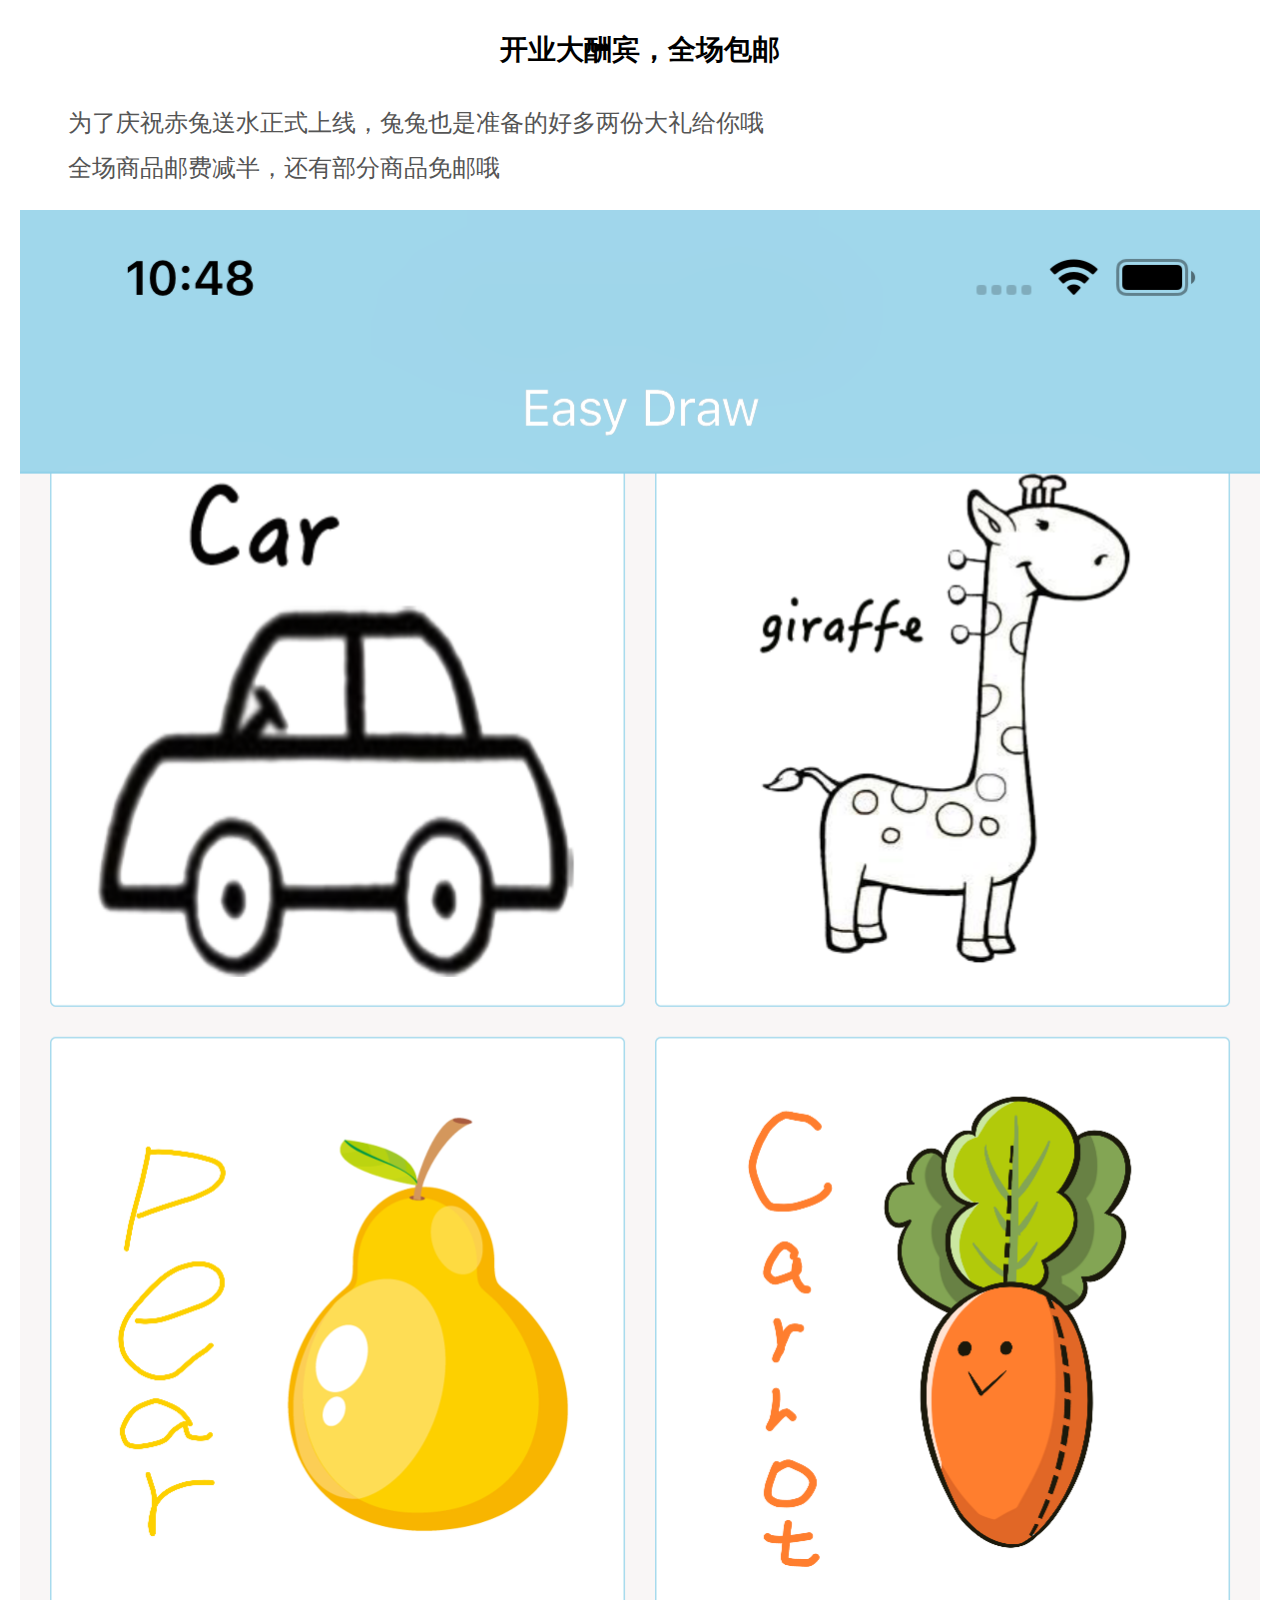
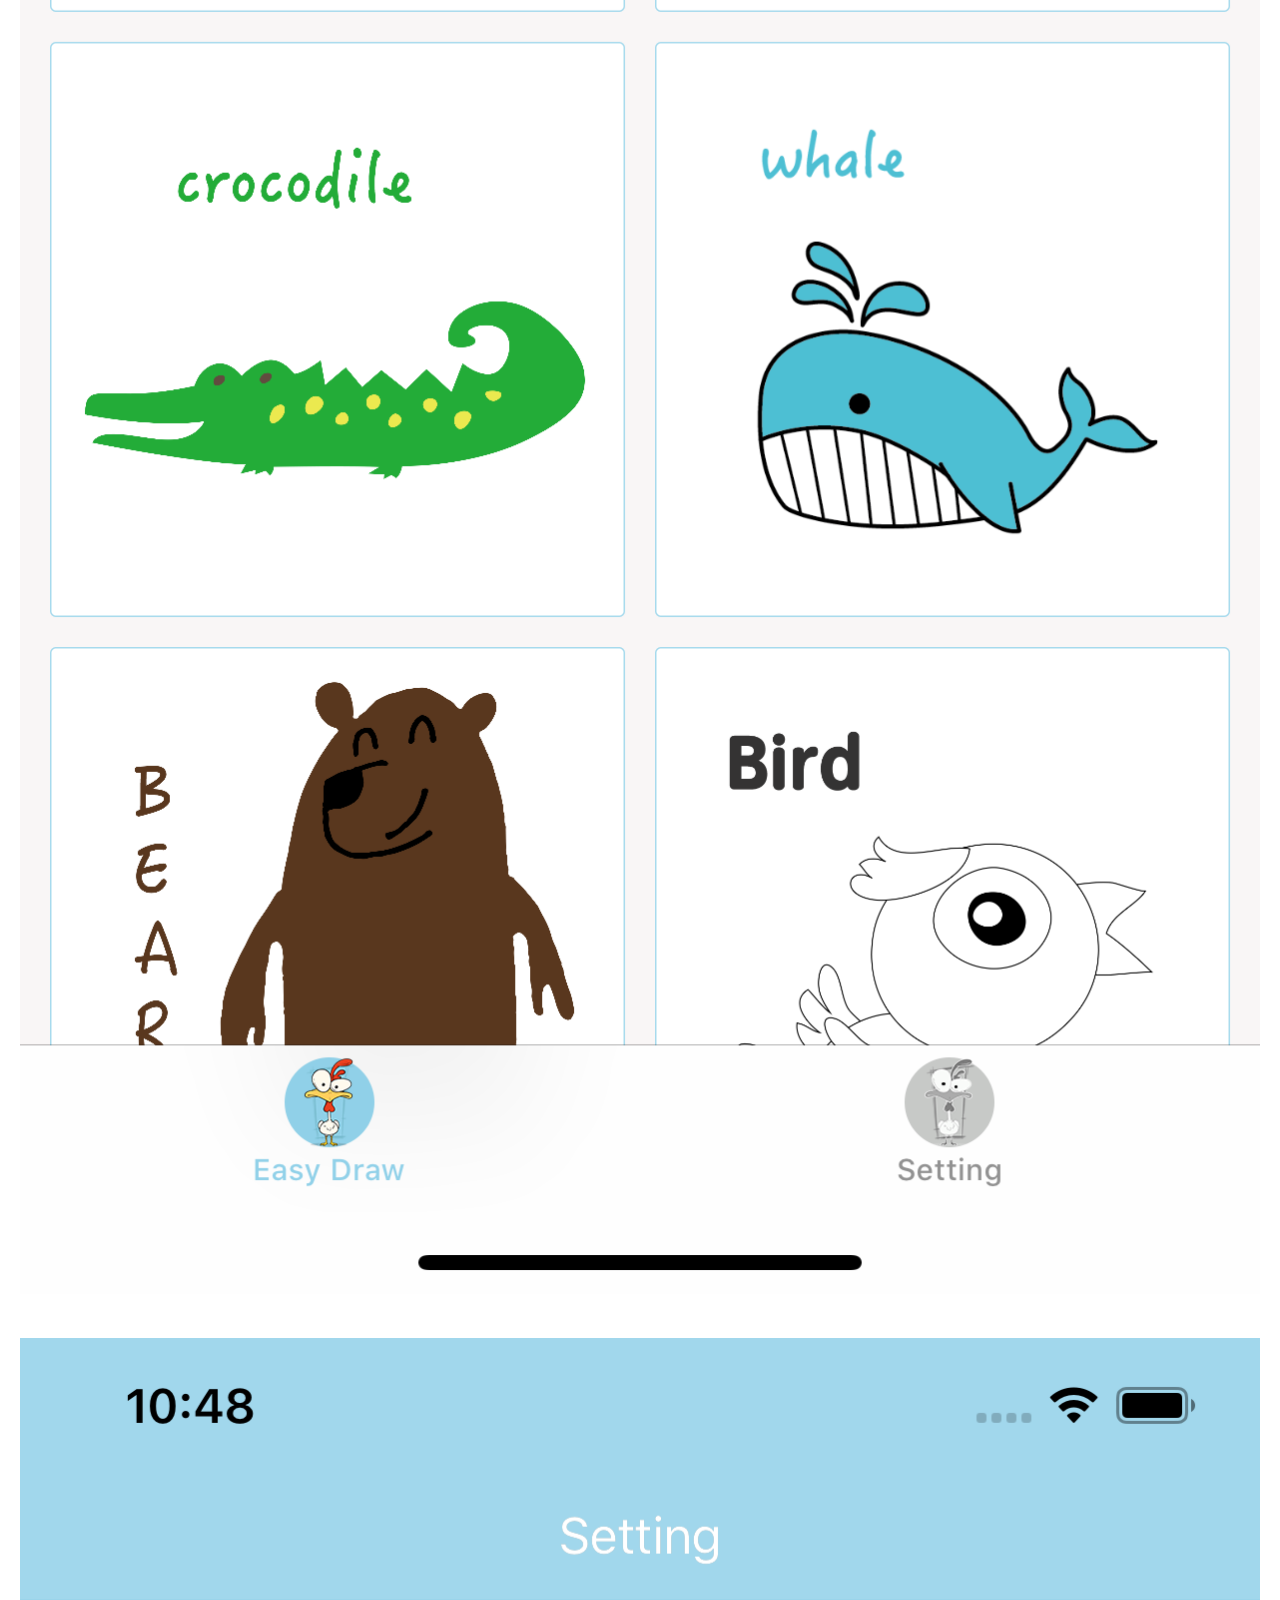
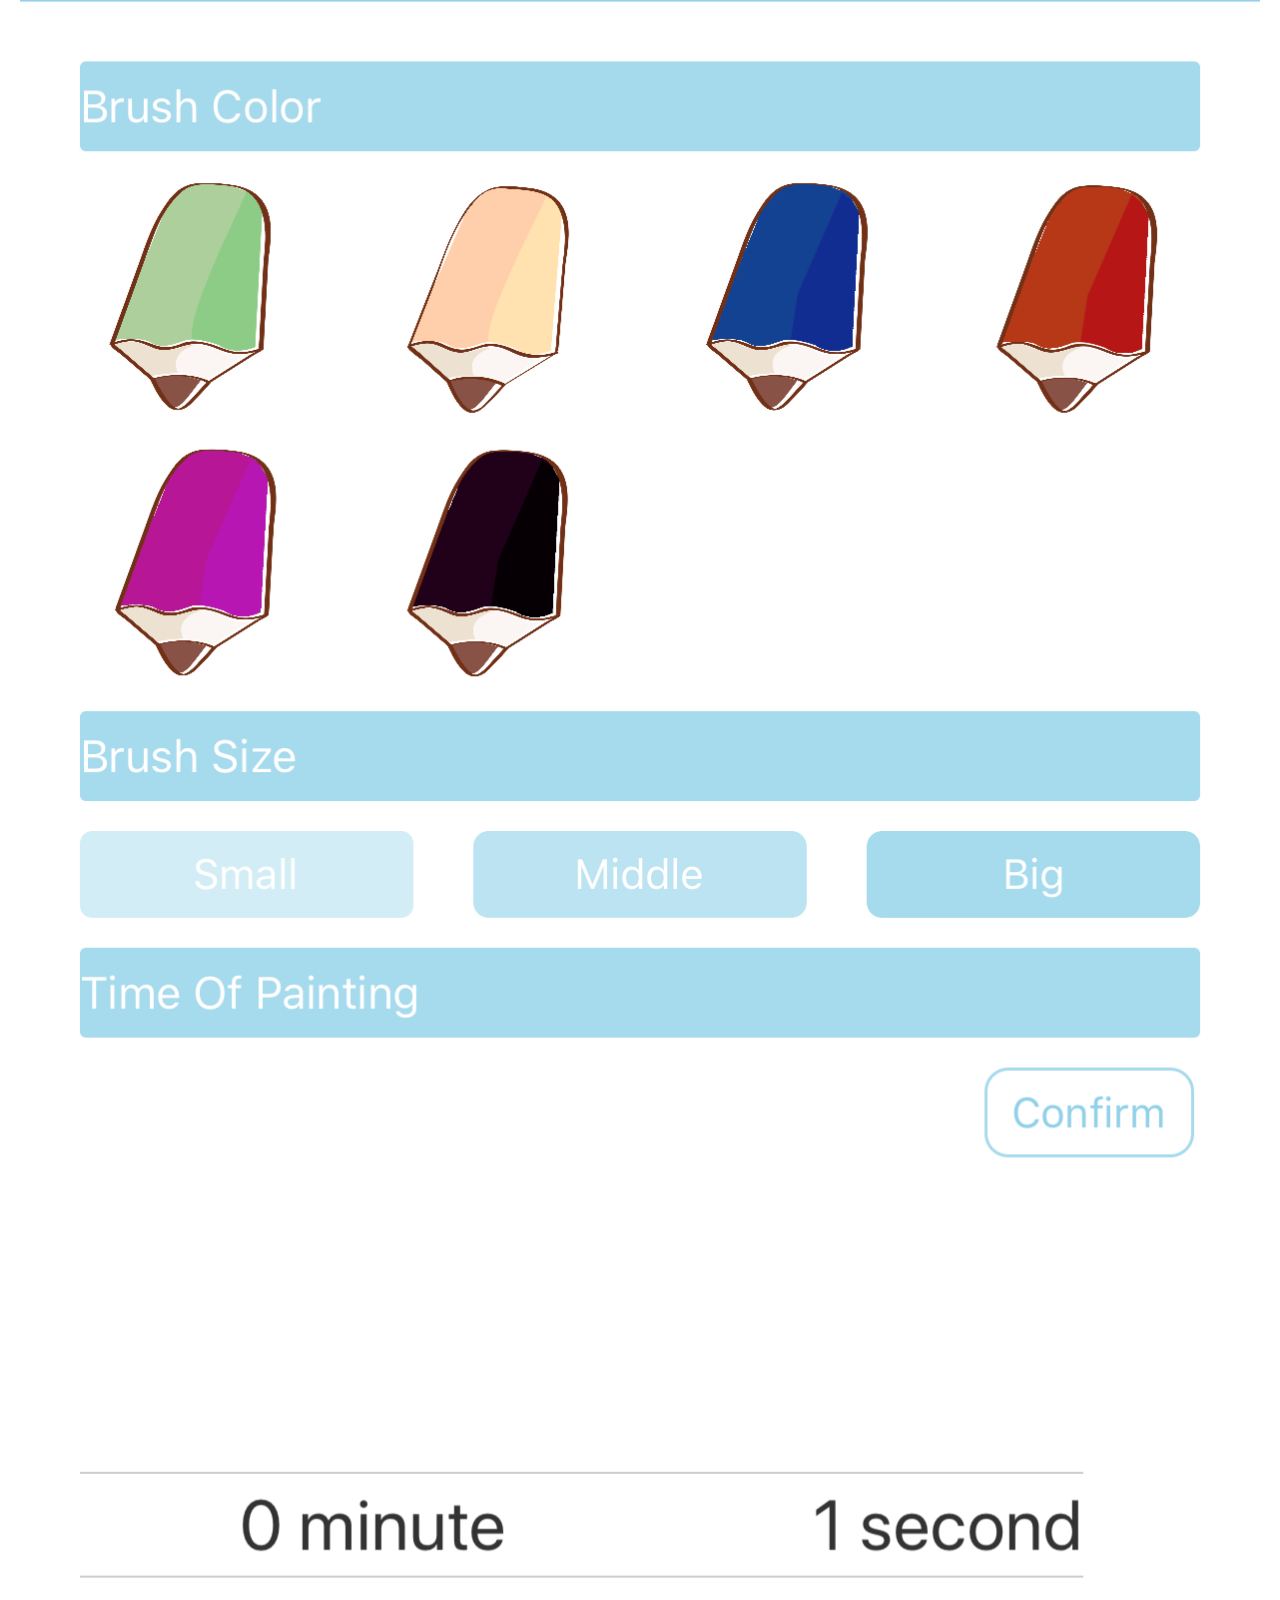
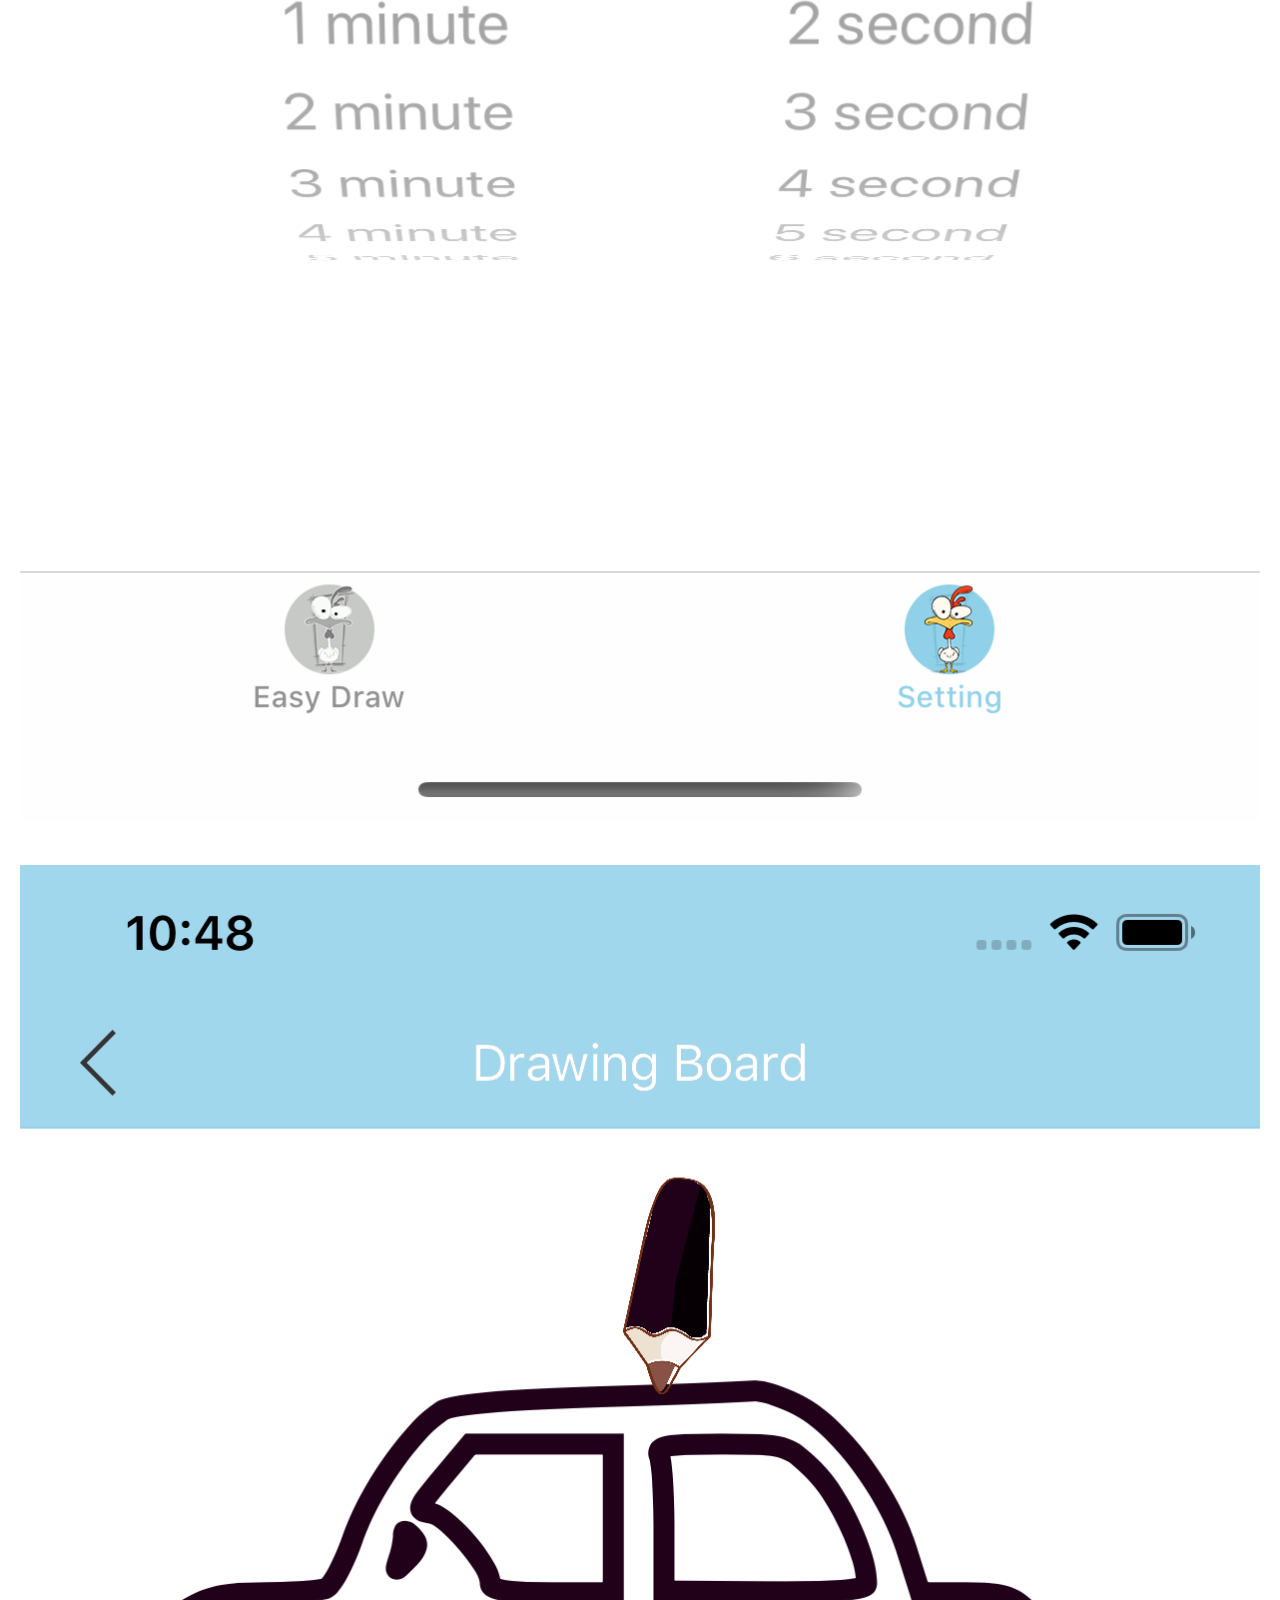
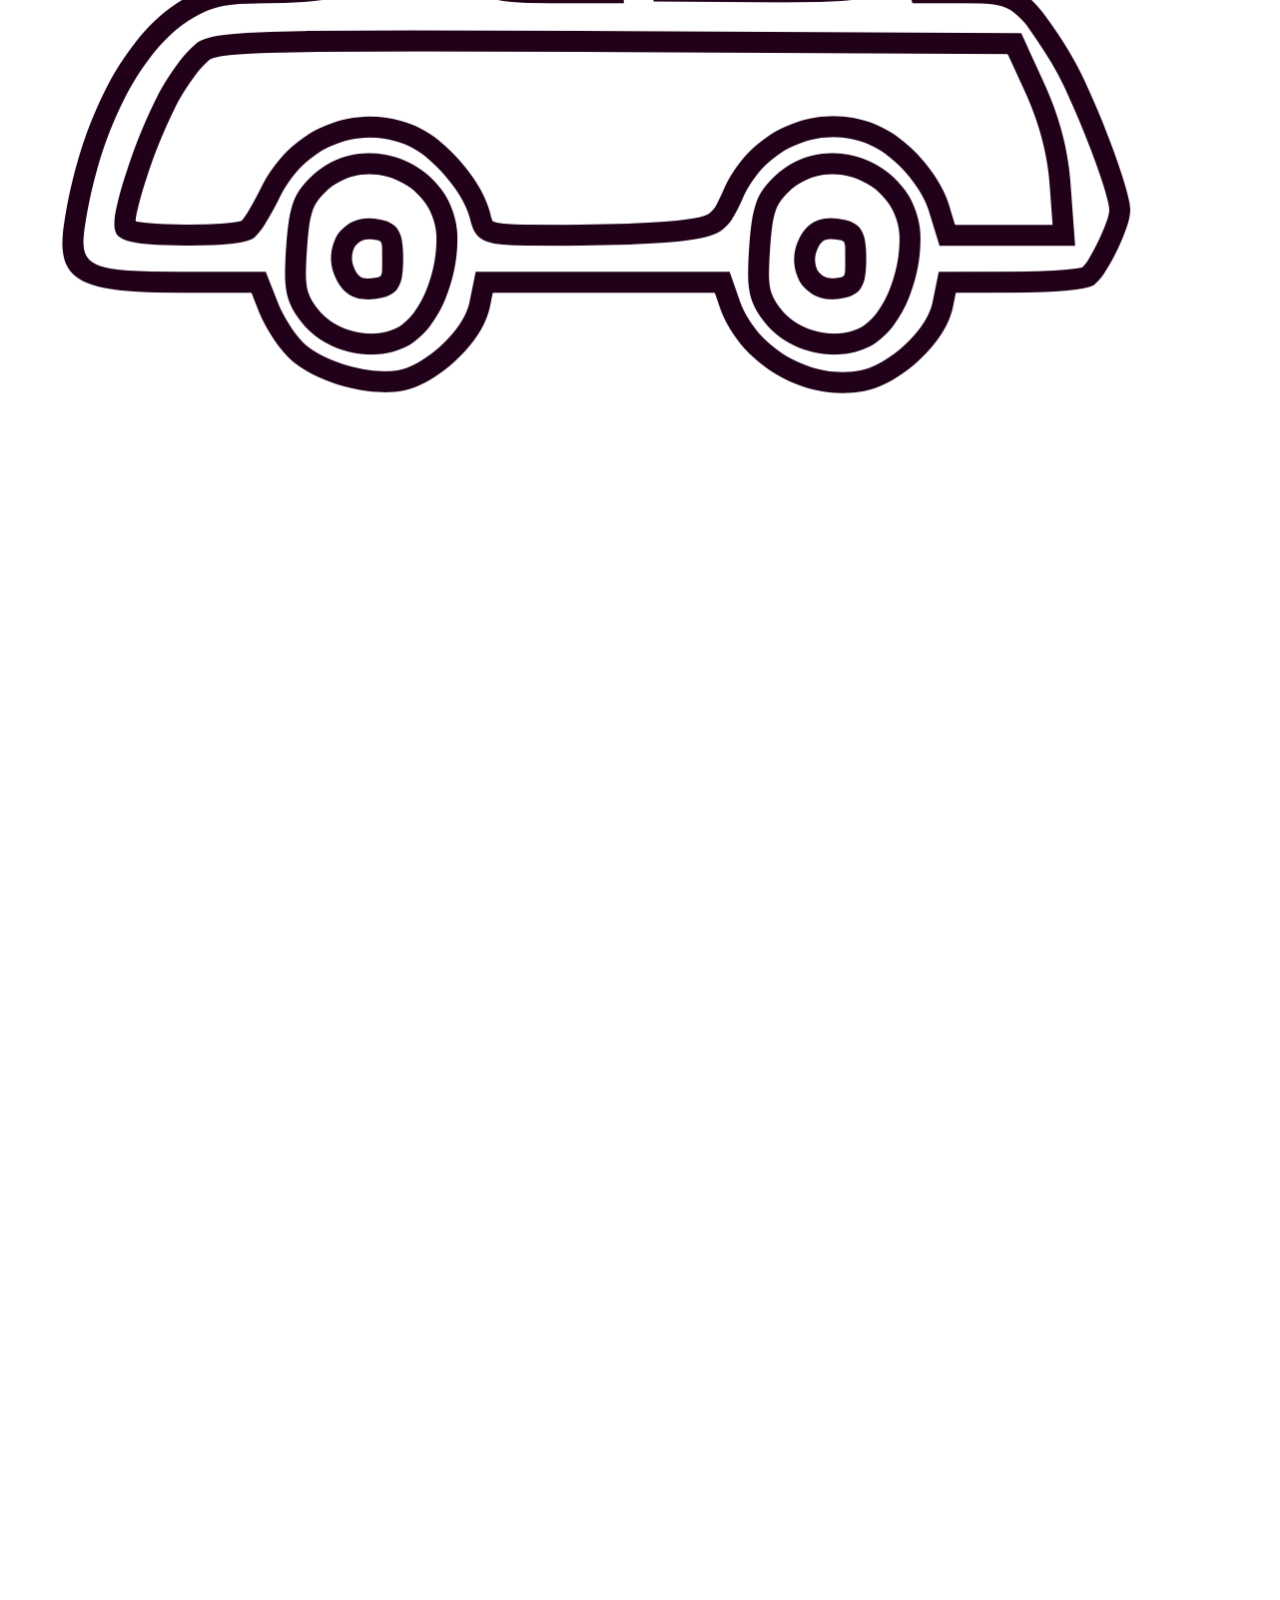
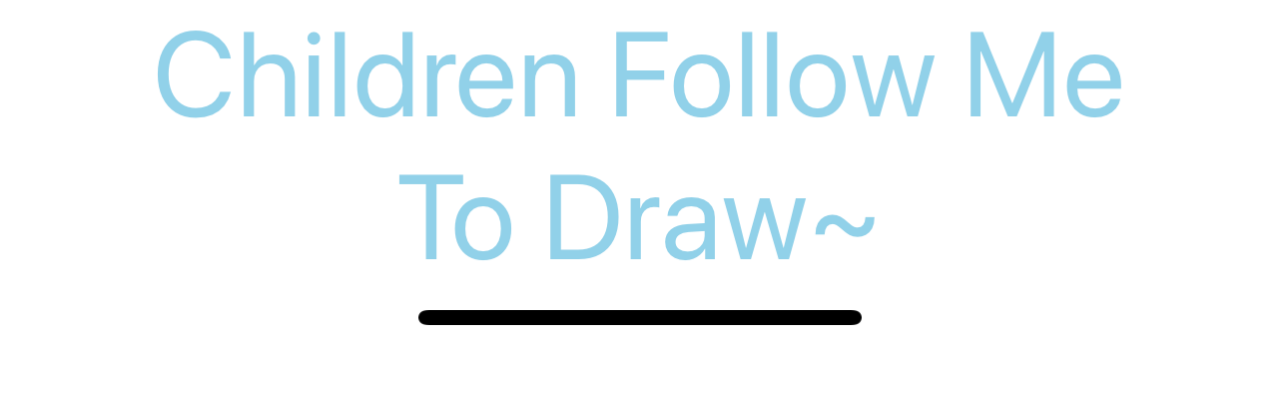
==== index.html @ ce2f45ee "Rename banner1.html to index.html" ====
﻿<!doctype html>
<html>

<head>
    <meta name="format-detection" content="telephone=no" />
    <meta charset="utf-8">
    <meta name="viewport" content="width=device-width,user-scalable=no, initial-scale=1">
    <link rel="stylesheet" href="css/index.css" type="text/css">
    <link rel="stylesheet" href="css/zy.css" type="text/css">
    <link rel="stylesheet" href="css/swiper.min.css" type="text/css">
    <script type="text/javascript" src="js/swiper.min.js"></script>
    <script type="text/javascript" src="js/jquery-1.4.4.min.js"></script>
</head>

<body style="height: 100%;">
    <div class="news_xiangq_k">
        <h1>开业大酬宾，全场包邮</h1>
        <div class="news_text">
            <p>为了庆祝赤兔送水正式上线，兔兔也是准备的好多两份大礼给你哦</p>
            <p>全场商品邮费减半，还有部分商品免邮哦</p>
            <img src="images/1.png">
            <img src="images/2.png">
            <img src="images/3.png">
        </div>

    </div>

</body>

</html>
---- css/index.css ----
/*重置*/
body,h1,h2,h3,h4,h5,dl,dd,dt,p,ul,li,ol{ margin:0; padding:0;}
input,select,form,textarea,button{ border:none; margin:0;outline:none; padding:0;-webkit-appearance: none;}
h1,h2,h3,h4,h5{ font-weight:normal;}
img{ border:none;}
a{ text-decoration:none;
text-decoration:none; outline:none;
	-webkit-tap-highlight-color: transparent;
	-webkit-touch-callout: none;
	-webkit-user-select: none;

}
*{ font: normal 0.24rem/100% Helvetica, Arial, sans-serif;}
li{ list-style-type:none;}
html{ width:100%;min-height: 100%; height: 100%;}
body.shouye{background: #282828;height: 100%;}
body{background-color: #fff;min-height: 100%; }

/**/
@media screen and (min-width: 320px) {html{font-size:50px;}}
@media screen and (min-width: 360px) {html{font-size:56.25px;}}
@media screen and (min-width: 375px) {html{font-size:58.59375px;}}
@media screen and (min-width: 400px) {html{font-size:62.5px;}}
@media screen and (min-width: 414px) {html{font-size:64.6875px;}}
@media screen and (min-width: 440px) {html{font-size:68.75px;}}
@media screen and (min-width: 480px) {html{font-size:75px;}}
@media screen and (min-width: 520px) {html{font-size:81.25px;}}
@media screen and (min-width: 560px) {html{font-size:87.5px;}}
@media screen and (min-width: 600px) {html{font-size:93.75px;}}
@media screen and (min-width: 640px) {html{font-size:100px;}}
@media screen and (min-width: 680px) {html{font-size:100px;}}
@media screen and (min-width: 720px) {html{font-size:100px;}}
@media screen and (min-width: 760px) {html{font-size:100px;}}
@media screen and (min-width: 800px) {html{font-size:100px;}}
@media screen and (min-width: 960px) {html{font-size:100px;}}
/*
@media screen and (min-width: 320px) {html{font-size:50px;}}
@media screen and (min-width: 360px) {html{font-size:56.25px;}}
@media screen and (min-width: 375px) {html{font-size:58.59375px;}}
@media screen and (min-width: 400px) {html{font-size:62.5px;}}
@media screen and (min-width: 414px) {html{font-size:64.6875px;}}
@media screen and (min-width: 440px) {html{font-size:68.75px;}}
@media screen and (min-width: 480px) {html{font-size:75px;}}
@media screen and (min-width: 520px) {html{font-size:81.25px;}}
@media screen and (min-width: 560px) {html{font-size:87.5px;}}
@media screen and (min-width: 600px) {html{font-size:93.75px;}}
@media screen and (min-width: 640px) {html{font-size:100px;}}
@media screen and (min-width: 680px) {html{font-size:106.25px;}}
@media screen and (min-width: 720px) {html{font-size:112.5px;}}
@media screen and (min-width: 760px) {html{font-size:118.75px;}}
@media screen and (min-width: 800px) {html{font-size:125px;}}
@media screen and (min-width: 960px) {html{font-size:150px;}}
 
*/

/*公共样式*/
.cs{border: solid 1px #ccc;}

.px22{font-size: .22rem;}
.px24{font-size: .24rem;}
.px26{font-size: .26rem;}

.color_h{color: #bdbdbd;}

 .da_xiao_xianz{
 	width:100%;
	max-width: 640px;
	margin:0 auto;
	background: #fff;
 }
/*头部开始了*/ 

.toub_beij{
	width: 100%;
	height: 0.88rem;
	background:#fff;
	top: 0;  
 	z-index: 100;
 	display: flex;
 	display: -webkit-flex;
 	justify-content:space-between;
 	 align-items:center;
 	-moz-box-shadow:0px 0px 2px #b4b4b4; -webkit-box-shadow:0px 0px 2px #b4b4b4; box-shadow:0px 0px 2px #b4b4b4;
	
}
.toub_beij_sy{
	position: fixed;
} 

.toub_beij .logo{
	width: 2.8rem;
	padding-left:0.2rem; 
	float: left;
	display:flex;
}
.toub_beij .logo img{
	width: 100%;
	
}
.toub_beij .sy_zaix{ 
	padding-right: 0.2rem; 
}
.toub_beij .sy_zaix a{ 
	display:inline-block;
	color: #585858;
	font-size: 0.28rem;
}
/*
vertical-align: middle; top bottom:               ***********                 *******    ***********    ************  */

 

/*banner*/

.banner{
	height: 100%;
	width: 100%;
	overflow: hidden;
}
.swiper-container_banner { 
    width: 100%;
    height: 100%;
    position: relative;overflow: hidden;
}
.swiper-container_banner .swiper-slide {
    text-align: center; 
    background: #fff;  
}
.swiper-container_banner .swiper-slide img{
	width: 100%;
}

 
.banner .swiper-container_banner .swiper-pagination{
	bottom: 1.2rem;
}
.swiper-container_banner .swiper-pagination-bullet{background: #fff; }
.swiper-container_banner .swiper-pagination-bullet-active{background:#e10601;}

@media screen and (min-width: 769px) {
	.swiper-container_banner { 
    height: 100%;
	width: 640px;
	margin:0 auto;
    position: relative;overflow: hidden;
}
	.swiper-container_banner .swiper-slide img{
	height: 100%;
	width: 640px;
	margin:0 auto;
	}
}

/*导航*/
 
.text_wenz{
	padding:0.2rem;
	overflow: hidden; 
}

.text_wenz li{
	float: left;
	width: 25%;
	text-align: center;
}
.text_wenz li a{
	display: block;
	line-height: 0.50rem;
	color: #5d5d5d;
}


 

/*悬浮底部导航*/
.dibu_daoh{
	height: 0.98rem;
	position: fixed;
	bottom: 0px;
	width: 100%;
	background: #fff;
	z-index: 101;
	text-align: center;
	-moz-box-shadow:0px 0px 2px #b4b4b4; -webkit-box-shadow:0px 0px 2px #b4b4b4; box-shadow:0px 0px 2px #b4b4b4;
}

.dibu_daoh ul{
	overflow: hidden;
}

.dibu_daoh ul li{
	float: left;
	width: 25%;
}
.dibu_daoh ul li img{
	width: 0.36rem;
	height: 0.36rem;
	padding-top: 0.15rem;
}
.dibu_daoh ul li a{
	color: #686868;
}

.dibu_daoh ul li p{
	line-height: 0.35rem;
}
---- css/zy.css ----
/*关于垫付*/
.luj{
	height: 0.68rem;
	line-height: 0.68rem;
	padding: 0 0.2rem;
	background: #eeeeee;
	border-top: solid 1px #d8d8d8;
}
.luj .luj_nk em{
	width: 0.28rem;
	height: 0.68rem;
	background:no-repeat center url(../images/gongs_tub.png);
	background-size: 100%;
	display: inline-block;
	float: left;
}
.luj .luj_nk a{
	line-height: 0.68rem;
	font-size: 0.24rem;
	padding: 0 0.15rem;
	color:#8b8b8b;
	float: left;
}

.luj .luj_nk i{
	display: inline-block;
	width: 0.12rem;
	height: 0.68rem;
	background:no-repeat center url(../images/jiantou.png);
	background-size: 100%;
	float: left;
}
 
.gongsi_jj_kuang h1{
	text-align: center;
	line-height: 0.65rem;
	font-size:0.28rem;
	color: #5c5c5c;
}

.gongsi_jj_kuang p{
	text-align: justify;
	line-height: 0.4rem;
	padding: 0 0.2rem;
	color: #5c5c5c;
	text-indent: 2em;
	font-size: 0.24rem;
}
.gongsi_jj_kuang img{
	width: 100%;
	padding: 0.1rem 0;
}

.yitiao_hengx{
	height:3px; 
	background: #eee;
	margin:0.1rem 0 0.05rem 0;
}
.dib_k{
	background: #eeeeee;
	padding: 0.2rem 0.2rem 1.2rem 0.2rem;
}
.dianh_k{
	text-align: center; 
}

.dianh_k .dianh_neir{
	display: inline-block;
	background:left center no-repeat url(../images/24h.png);
	height:0.85rem;
	padding-left: 0.85rem;
	background-size:0.8rem 0.8rem;
}

.dianh_k .dianh_neir p{
	color:#5c5c5c;
	line-height: 0.3rem;
	padding-top: 0.1rem;
	text-align: left;
}
.dianh_k .dianh_neir a{
	font-size: 0.36rem;
	color: #d18300;
}
.beian_h{
	text-align: center;
	color: #5c5c5c;
	padding: 0.1rem 0;
}
.beian_h p{
	line-height: 0.3rem;
}

.hurende{
	text-align: center;
}
.hurende img{ 
	height: 0.37rem;
}


/*新闻*/
.news_k{
	padding: 0.1rem 0;
}
.news_k li{
	overflow: hidden;
	padding: 0.1rem 0;
	border-bottom: solid 1px #e2e2e2;
	padding: 0.2rem 0.2rem;
}
.news_k li h1{
	float: left;
	width: 1.1rem;
	height: 0.75rem;
	padding-right: 0.2rem;
}
.news_k li h1 img{
	width: 100%;
	min-height: 0.75rem;
	
}
.news_k li p{ 
	height: 0.4rem;
	overflow: hidden;
	text-overflow: ellipsis;
	white-space: nowrap;
	line-height: 0.4rem;
	color: #555555;
}
.news_k li h2{
	display: block;
	color: #9c9c9c;
	line-height: 0.35rem;
}



.news_xiangq_k{
	padding: 0.2rem;
	text-align: center;

}

.news_xiangq_k h1{ 
	font-size: 0.28rem;
	line-height: 0.6rem;
	font-weight: 600;
}
.news_xiangq_k span{ 
	color: #9c9c9c; 

}
.news_xiangq_k .news_text{
	padding: 0.2rem 0;
	text-align: justify; 
}
.news_xiangq_k .news_text p{ 
	text-indent: 2em;
	line-height: 0.45rem;
	color: #555555;
}

.news_xiangq_k .news_text img{
	width: 100%;
	padding: 0.2rem 0;
}

.jzgd_k{
	line-height: 0.65rem;
	height: 0.65rem;
	margin-top: 0.1rem;
	text-align: center;
	background: #f2f2f2;
}
.jzgd_k a{
	text-align: center;
	color: #555;
}




/*******************************登录******************************/

 
.toub_beij .fanh_jiant{
	width:0.12rem;  
	padding: 0 0.1rem 0 0.2rem;
}
.toub_beij .fanh_jiant img{
	width: 100%;
	margin-top: 1px;
}

.mingc_tb{
	font-size:0.28rem;
}

.toub_beij .sy_zaix span{
	font-size: 0.28rem;
	color: #e28d00;
}

.dengl_nr_k{
	padding: 0.2rem;
}

.dengl_logo{
	margin:0 auto;
	text-align: center;
	padding: 0.8rem 0  0.6rem 0; 
}
.dengl_logo img{
	width: 2.6rem;
	height: 1.4rem;
}

.fanhui_jt a{
	display: flex; 
	display: -webkit-flex;
	font-size: 0.28rem;
	color: #585858;

}

.dengl_biaod_k{
	padding: 0.2rem;
}
.dengl_biaod_k .kuang_a{
	text-align: center;
}
.dengl_biaod_k .kuang_a input{
	width:3.8rem;
	padding:0 0.2rem 0 0.5rem;
	height: 0.68rem;
	margin-bottom: 0.2rem;
	border:solid 1px #b7b7b7;
	border-radius: 0.1rem;
	background: no-repeat 0.1rem center url(../images/dengl_img_r.png);
	background-size: 0.26rem 0.32rem; 
}
.dengl_biaod_k .kuang_a.input_img2 input{
	background: no-repeat 0.1rem center url(../images/dengl_img_yanzm.png);
	background-size: 0.26rem 0.32rem; 
}

.dagouqr_s{
	text-align: left; 
	width:4.5rem;
	margin:0 auto;
	display: flex;
	display: -webkit-flex;
	padding-top: 0.2rem;
}
.dagouqr_s .dagou{
	border-radius: 2px; 
	width: 0.2rem;
	height: 0.2rem;
	border:solid #b7b7b7 1px;
	margin-right: 0.1rem;
}

.dagouqr_s a{
	color: #d68600;
}

.dengl_anniu{
	display: block;
	width:4.5rem;
	margin:0.2rem auto;
	height: 0.65rem;
	line-height: 0.65rem;
	border-radius: 0.1rem;
	color: #4f4f4f; 
	text-align: center;
	background: #dddddd;
}

.wanjimm{
	width:4.5rem;
	margin:0.1rem auto;
	overflow:hidden;
}
.wanjimm a{
	float: right;
	color: #939393;
}

.zhuzhong_tx .dagouqr_s .dagou
{
	background:no-repeat center url(../images/xuanzhogn.png);
	background-size: 100%;
	border:solid #d68600 1px;
}

.zhuzhong_tx .dengl_anniu{
	background: #d68600;
	color: #fff;
}

/*注册*/
.zhuc_img{
	padding-bottom: 0.25rem;
}
.zhuc_img img{
	width: 100%;
}
.zhuc_kluang{
	text-align: center;
	width: 5.8rem;
	margin:0 auto;
	overflow: hidden;
	display: flex;
	display: -webkit-flex;
	padding-bottom: 0.25rem;
}

.zhuc_kluang p{ 
	color: #5d5d5d;
	width: 1.5rem;
	line-height: 0.6rem;
}

.zhuc_kluang p em{
	color: #d68600;
}

.zhuc_kluang input{
	height: 0.6rem;
	border:solid #b7b7b7 1px;
	border-radius:2px;
	padding: 0 0.1rem;
	width: 4rem; 

}
.zhuc_kluang select{ 
	height: 0.6rem;
	border-radius:2px;
	padding: 0 0.1rem;
	border:solid #b7b7b7 1px;
	width: 2rem; 
	background:no-repeat center right 0.1rem url(../images/xiangx_jt.png);
	background-size: .24rem 0.16rem;

}
.zhuc_kluang  .mib_wengt{
	width: 4.5rem;
	border:none;
}

.zhuc_beiz em{
	color: #d68600;
}
.zhuc_beiz span{
	color: #b6b6b6;
}

.zhuc_kluang .yanzm{
	width: 1.9rem;
}

.zhuc_kluang  .hq_yanzm{
	float: right;
	width: 1.9rem;
}

.tanxbq_yzm{
	display: flex;
	display: -webkit-flex;
	justify-content: space-between;
	width: 4.22rem;
}

.dagouqr_s_zcy{
	width: 5.8rem;
	margin-top: 0.5rem;
}
.dengl_anniu_zcy{
	width: 5.8rem; 
	border-radius: 2px; 
}
 
.dengl_nr_k_zhaohms{
	margin-top: 0.5rem;
}


/*个人主页*/

.toub_beij_zhuy{
	background: #e28d00;
}

.toub_beij_zhuy .fanhui_jt a span{
	color: #fff;
}
.toub_beij_zhuy .mingc_tb{
	color: #fff;
}

.toub_beij_zhuy .xiaoxi_tub_img{
	width: 0.44rem;
	height: 0.44rem;
	position: relative;
}
.toub_beij_zhuy .xiaoxi_tub_img img{
	width: 100%;
}
.toub_beij_zhuy .xiaoxi_tub_img i{
	display: inline-block;
    padding: 2px;
    font-size: 0.18rem;
    background: #ff0000;
    border-radius: 0.1rem;
    position: absolute;
    top: -0.13rem;
    right: -0.15rem;
    color: #fff;
}

.gerzx_toub{
	position: relative;
	border-top: solid #e69e26 1px;


}
.gerzx_toub .gerzx_a1{ 
	height: 1.55rem;
	background: #e28d00;
	display: flex;
	display: -webkit-flex;
	justify-content:flex-end;
	align-items: center;
	padding: 0 0.2rem;

}
.gerzx_toub .gerzx_a1 img{
	width: 0.17rem;height: 0.3rem;
}

.gerzx_tx{
	position: absolute;
	top: 0.28rem;
	left: 0.2rem;
	display: flex;
	display: -webkit-flex;
	align-items:center;
}

.gerzx_tx .toux_k{
	width: 0.9rem;
	height: 0.9rem;
	border-radius: 50%;
	overflow: hidden;
	background: #c8beae;
	border: 2px solid #fff;
	float: left;
	
}
.gerzx_tx .toux_k img{
	width: 100%;
	min-height: 100%;
}

.mignz_k{
	float: left;
	margin-left: 0.2rem;
}
.mignz_k p i{
	color: #fff;
}
.mignz_k p a{
	color: #f3d5b5;
	display: inline-block;
	margin-left: 0.2rem;
}
.mignz_k >span{
	padding-top: 0.1rem;
	color: #f2d0ac;
	display: inline-block;
}
.gerzx_dh{
	padding: 0.28rem 0.2rem;
	border:solid 3px #ececec;
	border-right: none;
	border-left: none;
	overflow: hidden;
}
.gerzx_dh li{
	float: left;
	width: 25%;
	text-align: center;
}
.gerzx_dh li a img{
	width: 0.5rem;
	height: 0.5rem;
}
.gerzx_dh li a p{
	font-size: 0.2rem;
	color: #585858;
}

.fengxian_tis{
	padding: 0.2rem;
	border-bottom: solid #ececec 3px;
	overflow: hidden;
}
.fengxian_tis .tub{
	float: left;
	width: 20%;
}
.fengxian_tis .tub img{
	width:0.93rem;
	height: 0.23rem;
}
.fengxian_tis p{
	width: 70%;
	font-size: 0.22rem;
	color: #5b5b5b;
	float: left;
	line-height: 115%;
	overflow:hidden;
    text-overflow:ellipsis;
    white-space:nowrap
}

.fengxian_tis i{
	float: right;
	width: 10%; 
	background:no-repeat right center url(../images/jiantou.png);
	background-size: 0.11rem 0.17rem;
	display: inline-block; 
}

/*个人中心广告*/

.banner_gg{ 
	width: 100%;
	overflow: hidden;
}
.swiper-container_banner_gg { 
    width: 100%; 
    position: relative;overflow: hidden;
}
.swiper-container_banner_gg .swiper-slide {
    text-align: center; 
    background: #fff;  
}
.swiper-container_banner_gg .swiper-slide img{
	width: 100%;
}

 
.banner_gg .swiper-container_banner .swiper-pagination{
	bottom: 1.2rem;
}
.swiper-container_banner_gg .swiper-pagination-bullet{background: #fff; }
.swiper-container_banner_gg .swiper-pagination-bullet-active{background:#e10601;}


/**/
.pipei_dt_k{
	padding:0.3rem 0.2rem 0.2rem 0.2rem;
	border-bottom: solid #c0c0c0 1px;
	overflow: hidden;
}
.pipei_dt_k p{
	border-left:solid 2px #e59819;
	padding-left: 0.1rem;
	color: #585858;
	float: left;
}


/**/

.dianfu_lib_k{
	padding: 0.2rem 0;
}

.dianfu_lib_k li{
	padding: 0.2rem;
	padding-bottom: 0.05rem;
	border-bottom:solid 1px #c0c0c0;
}
.dianfu_lib_k li a{
	color: #515151;
	display: flex; 
	display: -webkit-flex;
	justify-content: space-between;
}

.dianfu_lib_k li a .haom{
	overflow: hidden;
	line-height: 0.25rem;
	padding-bottom: 0.01rem;


}
.dianfu_lib_k li a .haom img{
	width: 0.27rem;
	height: 0.28rem;
	padding-right: 0.1rem;
	vertical-align: middle;

}

.dianfu_lib_k li a .shei_fs{
	overflow: hidden;
	padding: 0.2rem 0;
	padding-top: 0.15rem;
	
}
.dianfu_lib_k li a .shei_fs p{
	float: left;
}

.dianfu_lib_k li a .shei_fs .jiant_1,.dianfu_lib_k li a .shei_fs .jiant_2{
	float: left;
}
.dianfu_lib_k li a .shei_fs .jiant_1{
	position: relative;
	padding: 0 0.03rem;
}
.dianfu_lib_k li a .shei_fs .jiant_1 img{
	width: 0.5rem;
	height: 0.07rem;
	position: relative;
    bottom: -0.05rem;
}
.dianfu_lib_k li a .shei_fs .jiant_1 i{
	position: absolute;
	top: -0.05rem;
	left: 0.16rem;
	font-size: 0.2rem;
	color: #e28d00;
}
.dianfu_lib_k li a .shei_fs .jiant_1 i.zc{
	color: #97d249;
}

.dianfu_lib_k li a .shei_fs h1{
	float: left;
	color: #ff0000;
	font-weight: bold;
}
.dianfu_lib_k li a .shei_fs .jiant_2 img{
	width: 0.2rem;
	height: 0.13rem;
	padding: 0 0.05rem;
}
.dianfu_lib_k li a p{
	font-size: 0.2rem;
}
.dianfu_lib_k li a .zhuangt_1{
	text-align: right;
}
.dianfu_lib_k li a .p2{
	padding:0.2rem 0;
	padding-bottom: 0.1rem;
}
.dianfu_lib_k li a .zhuangt_1{
	color: #848484;
}

.grzx_chak_gd {
	padding: 0.1rem 0;
	text-align: center;
	border-bottom: solid 3px #ececec;
}
.grzx_chak_gd a{
	height: 0.65rem;
	display:  block;
	color: #878787;
	line-height: 0.65rem;
}

.dianfu_xinx_k{

}

.dianfu_xinx_k li a .haom img {
    width: 0.28rem;
    height: 0.28rem;
    padding-right: 0.1rem;
    vertical-align: middle;
}
.dianfu_xinx_k .jine_k{
	padding-left: 0.25rem;
}
 
.dianfu_xinx_k li a p.p3{
	color: #6dc000;
}
.dianfu_xinx_k li a p.p4{
	color: #e28d00;
}

.grzx_chak_gd_er{
	border:none;
	padding-bottom:0;
}

/*设置中心*/
.hui_k{
	height: 0.25rem;
	background: #eaeaea;
	border-bottom: solid 1px #d5d3d3;
}

.nei_r_btk{
	background: #fff;
}
.nei_r_btk li{ 
	height: 0.8rem;
	margin: 0 0.2rem;
	border-bottom:solid 1px #d5d3d3;


}
.nei_r_btk li:last-child{
	border-bottom: none;
}
.nei_r_btk li a{
	display:block;
	height: 0.8rem; 

}

.nei_r_btk li a h1{
	float: left;
	width: 1.35rem;
	margin-top: 0.3rem;
	color: #5b5b5b;

}
.nei_r_btk li a span{
	float: left;
	margin-top: 0.3rem;
	color: #b5b2b2;
}
.nei_r_btk li a .xiugai{
	float: right;
	display: flex;
	/*display: -webkit-flex;
	justify-content:flex-end;
	align-items: center;*/

}
.nei_r_btk li a .xiugai i{
	width:  0.11rem ;
	height: 0.17rem;
	float: right;
	background:no-repeat center  url(../images/jiantou.png);
	background-size: 0.11rem 0.17rem;
	display: inline-block;
	margin-top: 0.35rem;

}
.nei_r_btk li a .xiugai>div{
	width:.5rem;
	height:.5rem;
	float: left;
	padding-right: 0.15rem; 
	margin-top: 0.2rem;
}
.nei_r_btk li a .xiugai>div img{
	width: 100%;
}
.nei_r_btk li a .xiugai>h2{ 
	float: left;
	padding-right: 0.15rem; 
	margin-top: 0.3rem;
	color: #8c8b8b;
} 

.hui_k_2{
	border-top: solid 1px #d5d3d3;
}
.nei_r_btk_ms{
	border-bottom: solid 1px #d5d3d3;
}
.anq_tuic{
	margin-top: 0.5rem;
	height: 0.8rem;
	line-height: 0.8rem;
	background: #e28d00;
	color: #fff;
	width: 100%;
}

.tuantou_img_b{
	position: relative; 
}
.tuantou_img_b .tu{
	width: 100%; 
	height: 1.65rem;
}

.wode_shangji{
	position: absolute;
	top: 0.5rem;
	left: 10%;
	display: flex; 
	display: -webkit-flex;
	justify-content: space-between;
	align-items: center;

}
.wode_shangji .p1,.wode_shangji h1, .wode_shangji h2{
	color: #fff;
}
.wode_shangji h1{
	line-height: 0.35rem;
}
.wode_shangji a{display: flex; 
	display: -webkit-flex;
	justify-content: space-between;
	align-items: center;}

.tode_tt_toux{
	width: 0.68rem;
	height: 0.68rem;
	border-radius: 50%;
	overflow: hidden;
	float: left;
	margin:0 0.2rem;
	border:solid #fff 2px;
}


.tode_tt_toux img{
	width: 100%;
}

.mingz{
	float: left;
}
 
.pipei_dt_k h2{
	float:right; 
}
.pipei_dt_k h2 a{ 
	color: #5c5c5c;
}

.mingz h1.fd{
	color: #5b5b5b;
	line-height: 0.35rem;

}

.mingz h2.fd{
	color: #676767;
}

.wotuij_lieb{
	padding: 0.2rem;
}

.wotuij_lieb li{
	overflow: hidden;
	padding: 0.15rem 0; 
	border-bottom: solid 1px #d0d0d0;
}
.wotuij_lieb li a{
	display: flex;
	display: -webkit-flex; 
	align-items: center;
}
.wotuij_lieb li .tode_tt_toux{
	margin-left:0;
}

.tuand{
	text-align: center;
	position: absolute;
	top:0.4rem;
	left: 42%;
}
.tuand>div{
	display: inline-block;
}

.tuand .minz{
	line-height: 0.4rem;
	color: #fff;
}

.wod_tuand_xiangxi{
	padding: 0.2rem;

}
.wod_tuand_xiangxi p{
	line-height: 0.5rem;
	color:#353535;
}

.wod_tuand_xiangxi p em{
	color: #888;
	display: inline-block;
	width: 1.5rem;
	text-align: right;
}


/*身份信息*/
.shenfz_tp{
	padding: 0.2rem 0;
}

.shenfz_tp .img{
	padding: 0.2rem 0;
}
.shenfz_tp .img img{
	width: 100%;
}
.shenfz_tp button{
	padding:0.15rem 0.5rem;
	display: block;
	border-radius: 3px;
	margin-top: 0.2rem;
}

.shenfz_tp h3{
	line-height: 0.5rem;
	padding-top: 0.3rem;
	text-align: left;
}
.shenfz_tp h3 a{
	display: inline-block;
}
.shenfz_tp h3 em{
	color: #e20000;
}
.shenfz_zxq{
padding: 0.2rem;
}
.shenfz_zxq p{
	line-height: 0.45rem;
}
.shenfz_zxq p em{
	color: #e20000;
}

.shenfz_zxq img{
	width: 100%;
} 
@media screen and (min-width: 769px) {
	.shenfz_zxq{
		width: 640px;
		margin:0 auto;
	}
}

.hui_text{
	height: 0.8rem;
	
}
.hui_text p{
	line-height: 0.8rem;
	padding: 0 0.2rem;
	color: #797979;
}

.yinghka_k{
	background: #fff;
	padding: 0 0.2rem;
	border-bottom: solid 1px #d5d3d3;
}


.yinghka_k li{
	height: 0.8rem;
	position: relative;
	border-bottom: solid 1px #d5d3d3;
}
.yinghka_k li:last-child{
	border-bottom:none;
}
.yinghka_k li p{
	height: 0.8rem;
	float: left;
	width: 1.5rem;
	line-height: 0.8rem;
}
.yinghka_k  li input{
	background: #fff;
	height: 0.8rem;
	width: 4.5rem;
}

.sy_zaix .wenhao{
	width: 0.33rem;
	height: 0.34rem;
}

.jiam_ts{
	padding: 0.2rem;
	color: #8c8b8b;
}

.jiam_ts a{
	color: #e28d00;
}

.anq_tuic_yingh{
	margin:0 1%;
	width: 98%;
	border-radius: 5px;
}

.yinghka_k li input.hq_yanzm{
	position: absolute;
	top: 0.08rem;
	right: 0;
	width: 1.8rem;
	border:solid #eaeaea 1px;
	height: 0.65rem;
	border-radius: 3px;
	background: #eaeaea; 
}

.faqi_df{
	padding: 0.2rem;
}
.faqi_df .dagouqr_s{
	width: 100%;
}
.faqi_df .dengl_anniu{
	width: 100%;
	height: 0.7rem;
}

.faq_df{
	margin-top: 0.3rem;
	margin-right: 0.1rem;
	color: #5b5b5b;
}

.nei_r_btk li .qian{
	height: 0.8rem;width: 4rem;
	line-height: 0.8rem;
	text-align: right;
	float: right;
}

.shang_czd{
	padding: 0.2rem 0;

}
.shang_czd h1{
	padding: 0.2rem;
}
.shagnd_nr{
	background: #e8e8e8;
	padding: 0.2rem;
}
.shagnd_nr button{
	background: #ababab;
	padding:0.16rem 0.2rem;
	border-radius: 5px;
	color: #fff; 
	margin:0.2rem 0;
}

.shagnd_nr h2{
	width: 1.3rem;
	height: 0.9rem;
	padding: 0.1rem;
	border:solid #ababab 1px;
}
.shagnd_nr h2 img{
	width: 100%;
	min-height: 0.9rem;
}

/*账户*/
.sy_zaix h2{ 
	color: #FFF;
}

.hui_k_zhanghu{
	height: 1.5rem;
	background: #eaeaea;
	padding: 0.2rem;
	border-bottom:none;
}

.hui_k_zhanghu h2{
	padding-top: 0.2rem;
}
.hui_k_zhanghu h2,.hui_k_zhanghu h3{ 
	line-height: 0.5rem;
	color: #666666
 }

.hui_k_zhanghu h3 em{
	font-size: 0.6rem;
	color: #e28d00;
	margin-right: 0.1rem;
}
.honlix_xk{
	height: 0.8rem;
	overflow: hidden;
}
.honlix_xk .hongl{
	width: 46%;
	padding:0 2%;
	border-left: solid 1px #e0e0e0;
	height: 0.8rem;
	float: left;
	margin-left: -1px;
}
.honlix_xk .hongl h3{
	line-height: 0.8rem;
	color: #666666
}
.honlix_xk .hongl h3 em{
	font-size: 0.3rem;
	color: #e28d00;
	margin-right: 0.1rem;
}

.huitiao_2{
	height: 0.2rem;
	border-top: solid 1px #d5d3d3;
	background: #eaeaea;
}

.fenq_mx{
	padding: 0.2rem;
	
}

.fenq_mx li{
	display: flex;
	display: -webkit-flex;  
	justify-content: space-between;
	border-bottom: 1px solid #dadada;
	padding: 0.1rem 0;
	padding-bottom: 0.05rem;
}
.fenq_mx li .haoma p{
	font-size: 0.24rem;
	color: #585858;
}
.fenq_mx li .haoma h1{ 
	line-height: 0.65rem;
	color: #8d8d8d;
}
.fenq_mx li .haoma h1 em{
	color: #ff0000;
	margin-right: 0.2rem;
	font-weight: bold;

}
.fenq_mx li .huank {
	text-align: right;
}
.fenq_mx li .huank a{
	display: inline-block;
	background: #e28d00;
	text-align:center;
	padding: 0.12rem 0;
	width: 1.5rem;
	border-radius: 3px;
	color: #fff;
}
.fenq_mx li .huank span{
	display: block;
	font-size: 0.18rem;
	color: #8d8d8d;
	line-height: 0.3rem;
}

.fenhong_mx{
	padding: 0.2rem;
}

.fenhong_mx li{
	height: 0.7rem;
	display: flex;
	display: -webkit-flex;  
	justify-content: space-between;
	border-bottom: 1px solid #dadada;
}

.fenhong_mx li p{
	line-height: 0.7rem;
}
.fenhong_mx li p span{
	margin-right: 0.15rem;
}
.fenhong_mx li p span.shen_color{
	color: #707070;
}
.fenhong_mx li span{
	color: #8d8d8d
}

.fenhong_mx li span em{
	color: #ff0000;
	line-height: 0.7rem;
	margin:0 0.1rem;
}

.houtaizx_yh{
	padding: 0.3rem 0.2rem;
	border-bottom:solid #eee 1px;
}

.houtaizx_yh .toux{
	overflow: hidden;
}

.houtaizx_yh .toux h1{
	float: right;
	width: 0.62rem;
	height: 0.62rem;
	border-radius: 50%;
	overflow: hidden;
	border:solid 2px #f5f5f5;
}
.houtaizx_yh .toux h1 img{
	width: 100%;
}

.houtaizx_yh .toux .neir{
	float:right;
	width: 4.6rem;
	margin-right: 0.2rem;
}
.houtaizx_yh .toux .neir h2{
	text-align: right;
}
.houtaizx_yh .toux .neir h2 p{
	padding-top: 0.15rem;
	line-height: 0.3rem;
}
.houtaizx_yh .toux .neir span{
	color: #919191;
}

.houtaizx_yh .toux .neir>.text{
	line-height: 0.38rem;
	background: #f7f7f7;
	border:solid #d5d5d5 1px;
	border-radius: 3px;
	padding: 0.2rem;
	margin: 0.2rem 0;

}
.houtaizx_yh .toux .neir>.text p{
	color: #919191;
	line-height: 0.45rem;
}

.houtaizx_duanf .toux h1{
	float: left;
}
.houtaizx_duanf .toux .neir{
	float: left;
	margin-right: 0rem;
	margin-left: 0.2rem;
}
.houtaizx_duanf .toux .neir h2{
	text-align: left;
}

.houtaizx_duanf .toux .neir h2 p {
    padding-top: 0rem;
    line-height: 0.36rem;
}

.houtaizx_duanf .toux .neir .text p a{
	color:#009ced; 
}

.meiy_gend_zx{
	height: 0.8rem;
	line-height: 0.8rem;
	color: #bababa;
	text-align: center;
}

.wenb_y{
	padding: 0.2rem 0;
}
.wenb_y textarea{
	padding:2%;
	width: 96%;
	height: 1rem;
	background: #f7f7f7;
	border:solid #d5d5d5 1px;
	border-right:none; 
	border-left:none; 
}

.wenb_y input{
	width:96%;
	padding:2%;
	display: block;
	margin:0.2rem auto;
	background: #e28d00;
	color: #fff;
	border-radius: 3px;
	height: 0.68rem;
}

.hui_k_suoy{
	height: 1rem;
	text-align: center;
	border:none;
}
.hui_k_suoy .suoy_k{
	display: inline-block;
	padding-top: 0.16rem;
}

.hui_k_suoy .suoy_k input{
	border:solid 1px #9a9a9a;
	height: 0.6rem;
	line-height: 0.6rem;
	background: none;
	border-bottom-left-radius:3px;
	border-top-left-radius:3px;
	border-bottom-right-radius:0px;
	border-top-right-radius:0px;
	width: 4rem;
	padding: 0 0.2rem;
	float: left;
}

.hui_k_suoy .suoy_k input.anniu{
	width: 1.2rem;
	border:solid 0px #9a9a9a;
	color: #fff; 
	height: 0.63rem;
	line-height: 0.63rem;
	background: #9a9a9a;
	border-bottom-left-radius:0px;
	border-top-left-radius:0px;
	border-bottom-right-radius:3px;
	border-top-right-radius:3px;
}


.bangz_xiagnx_lb{
	padding: 0.2rem 0;
}

.bangz_xiagnx_lb li{
	padding: 0 0.2rem;
	border-bottom:solid 1px #e9e9e9;
	
}
.bangz_xiagnx_lb li a{
	color: #6f6f6f;
	width: 100%;
	display: block;
	line-height: 0.65rem;
	height: 0.65rem;
}

.hui_k_suoy p{
	line-height: 1rem;
	font-size: 0.3rem;
}

.bangz_text{
	padding: 0.2rem;

}

.bangz_text p{
	line-height: 0.5rem;
	text-align: justify;
	text-indent: 2em;
}

.nei_r_btk_sf_xx li a h1{
	width: 1.8rem;
}

.shouc_sfz_img_k{
	padding: 0.2rem;
	border-top:solid 1px #dedede;
	background: #fff;
}
.shouc_sfz_img_k img{
	width: 100%;
	margin:0.2rem 0;
}
.shouc_sfz_img_k h1{
	padding: 0.2rem 0;
	color: #5b5b5b;
}


/*垫付动态详情*/
.hui_text_dtxq p{
	color: #4d4d4d;
}

.hui_text_dtxq p span{
	padding-left: 0.25rem;
	color: #848484;
}

.boke_fxk{
	background: #fff;
}

.boke_fxk li{
	border-bottom: solid #eaeaea 1px;
	height: 0.8rem; 
	padding: 0 0.2rem;
}

.boke_fxk li:last-child{
	border-bottom: none;
}

.boke_fxk li p{
	color: #585858; 
	float: left;
	width: 50%;
	height: 0.8rem;
	line-height: 0.8rem;
} 
.boke_fxk li p i{
	color: #ff0000;
	font-weight: bold;
}
.boke_fxk li p em,.boke_fxk li p span{
	color: #858585;
}
.zhangh_xm_dt{
	padding: 0.2rem;
	background: #eaeaea;
}
.zhangh_xm_dt p{
	line-height: 0.5rem;


}

.tup_zhangd_k{
	display: flex;
	padding: 0.2rem;
}
.tup_zhangd_k h1{
	width: 20%;
	line-height: 0.58rem;
}

/*img-gather*/

.content{width:80%;  }


.img-gather{margin-top:8px; }
.img-gather a{float:left; width:1.1rem; height:0.8rem; margin-right:1.4%; padding: 5px;border:solid #dedede 1px;}

#thumbs{
	width:480px; 
	text-align:center;
}

#thumbs a{
	border-radius:4px;
	margin-bottom:8px;
	background-position:center center;
	background-repeat: no-repeat;
	
	background-size:cover;
	-moz-background-size:cover;
	-webkit-background-size:cover;
}

/*----------------------------
	Media Queries
-----------------------------*/


@media screen and (max-width: 960px) {
	#thumbs{
		width:auto;
		overflow: hidden;
	}
	
	#bsaHolder{
		display:none;
	}
}



.lianx_r{
	border:solid #d1d1d1 3px;
	border-left: none;
	border-right: none;
	padding: 0.1rem 0;
}
.renm {
	margin-bottom: 0.15rem;
}
.renm h1{ 
	margin-top: 0.05rem;
 	padding:0 0.2rem;
 	color: #595959;
 }

.renm .lianx{
	overflow: hidden;
	padding: 0 0.2rem;
	border-bottom: solid 1px #d1d1d1;

}
.renm .lianx p{
	width: 50%;
	float: left;
	height: 0.65rem;
	line-height: 0.65rem;
	overflow: hidden;
	text-overflow:ellipsis;
	white-space: nowrap;
	color: #777;
}
.renm .lianx p i{
	color: #595959;
}
.renm .lianx.dashi{
	border-bottom: none;
}

.lianx_r_wu{
	border-top: none;
}

.wenx_ts_k{
	padding: 0.2rem;
	margin-top: 0.3rem;
}

.wenx_ts_k h1{
	line-height: 0.65rem;
	color: #e28d00;
}

.wenx_ts_k p{
	line-height: 0.45rem;
	color: #8d8d8d;
}

.zhuye_dut_fsk{
	position: fixed;
	bottom:0;
	background: #e28d00;
	width: 100%;
	height: 0.88rem;
	line-height: 0.88rem;
	text-align: center;
}
.zhuye_dut_fsk .lus{
	height: 0.88rem;
	width: 100%;
	display: inline-block;
	color: #fff;
}

.biao_kuanx{
	padding:0.1rem 0.2rem;
	border:solid #d1d1d1 3px;
	border-left: none;
	border-right: none;
}
.biao_kuanx table{
	width: 100%;
	border:none;
	border-collapse:collapse;border-spacing:0;
}
.biao_kuanx table tr{
	text-align: left;
	height: 0.65rem;
	
}
.biao_kuanx table tr td ,.biao_kuanx table tr th
{ 
	border:none;
	padding: 0;
	margin:0;  
	border-bottom: solid #d1d1d1 1px;
	width: 33.33%;
	color: #595959;
}
.biao_kuanx table tr:last-child td{
	border-bottom:none;
}
.biao_kuanx table tr td em{
	color: #ff0000;
	padding-right: 0.05rem;
}
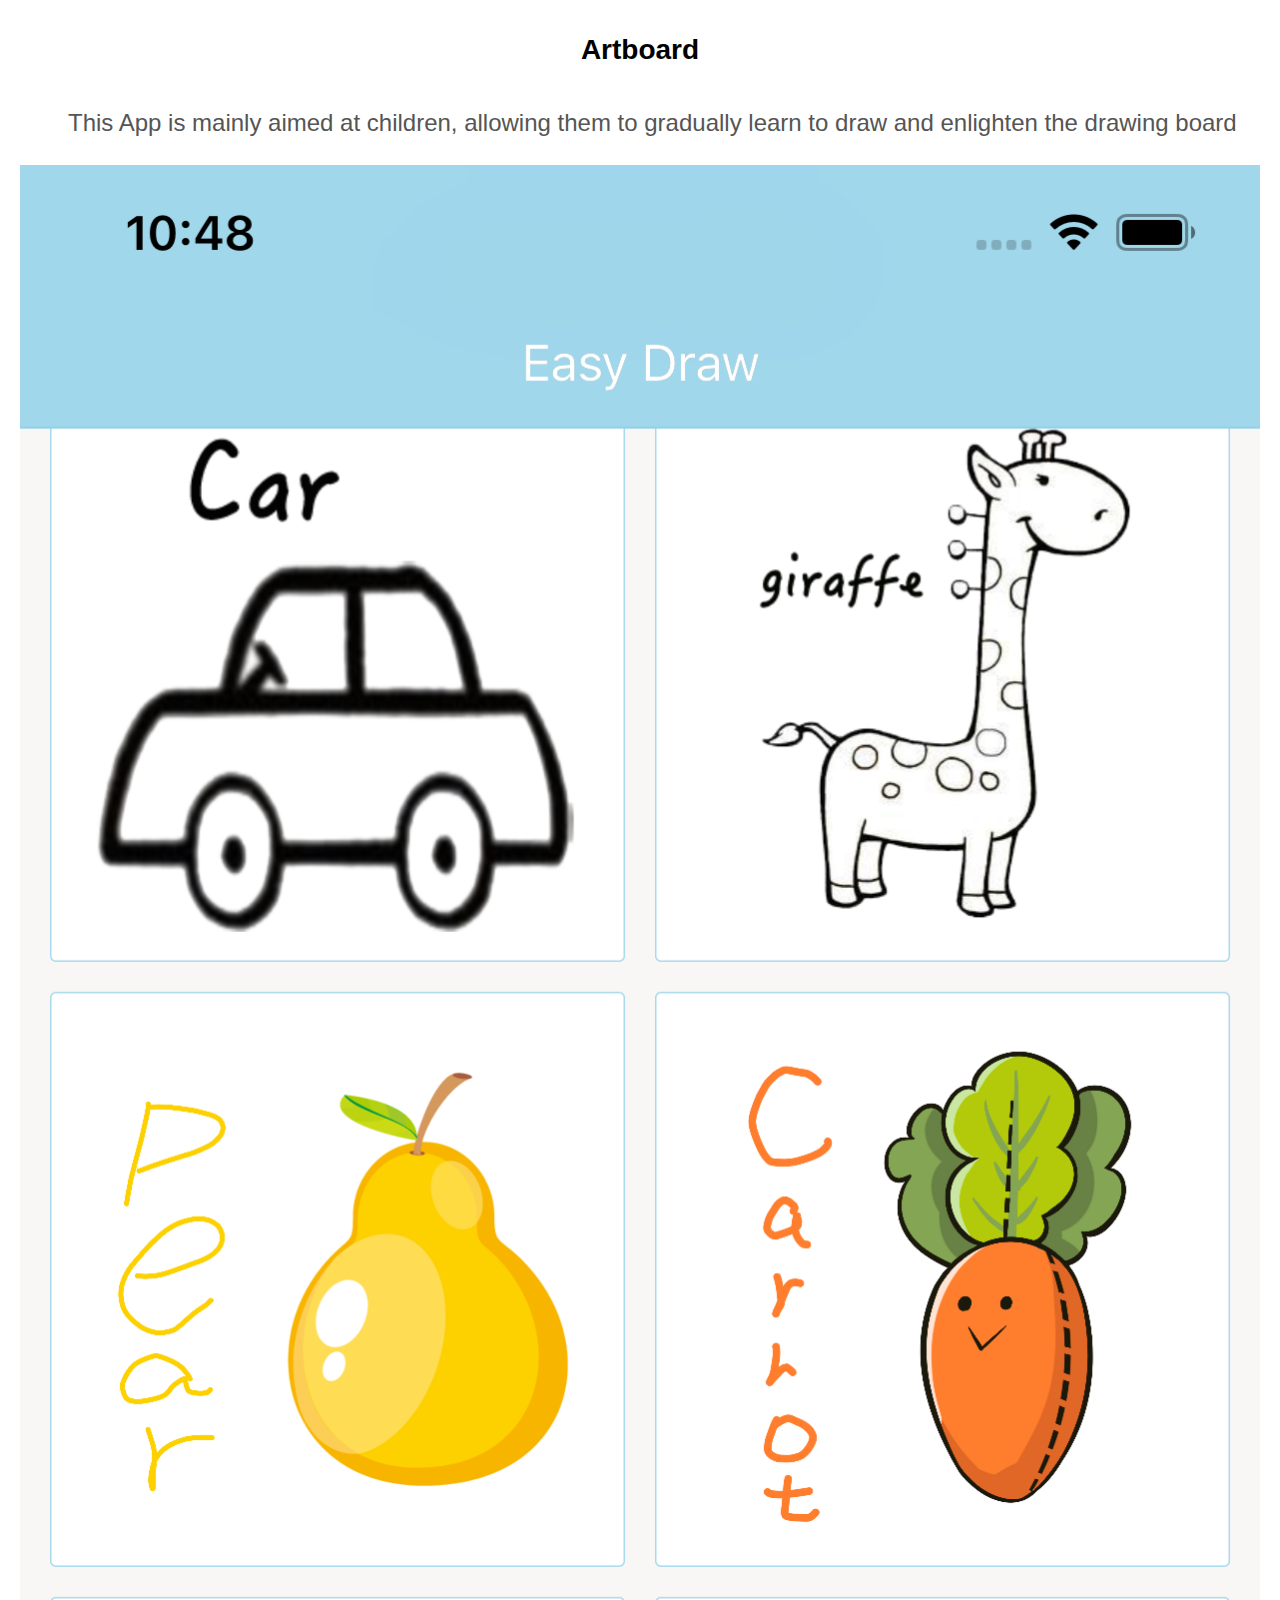
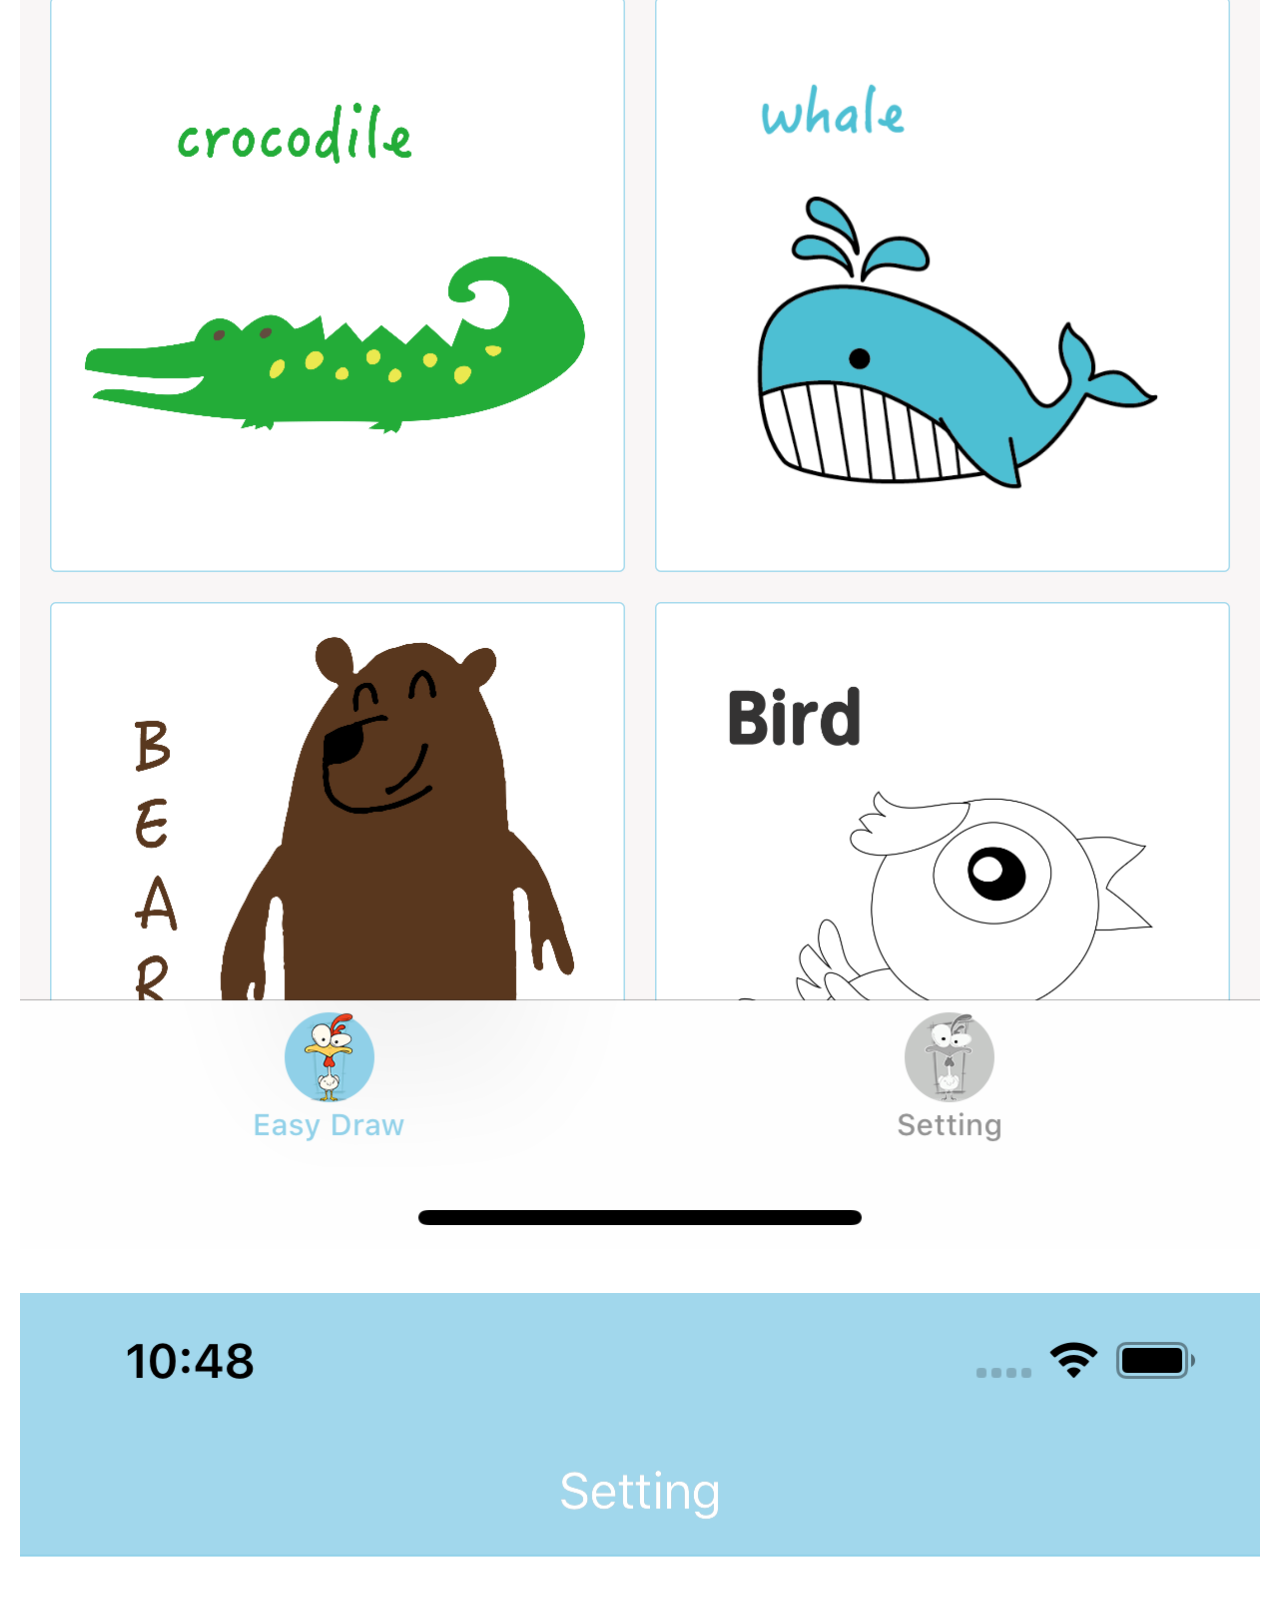
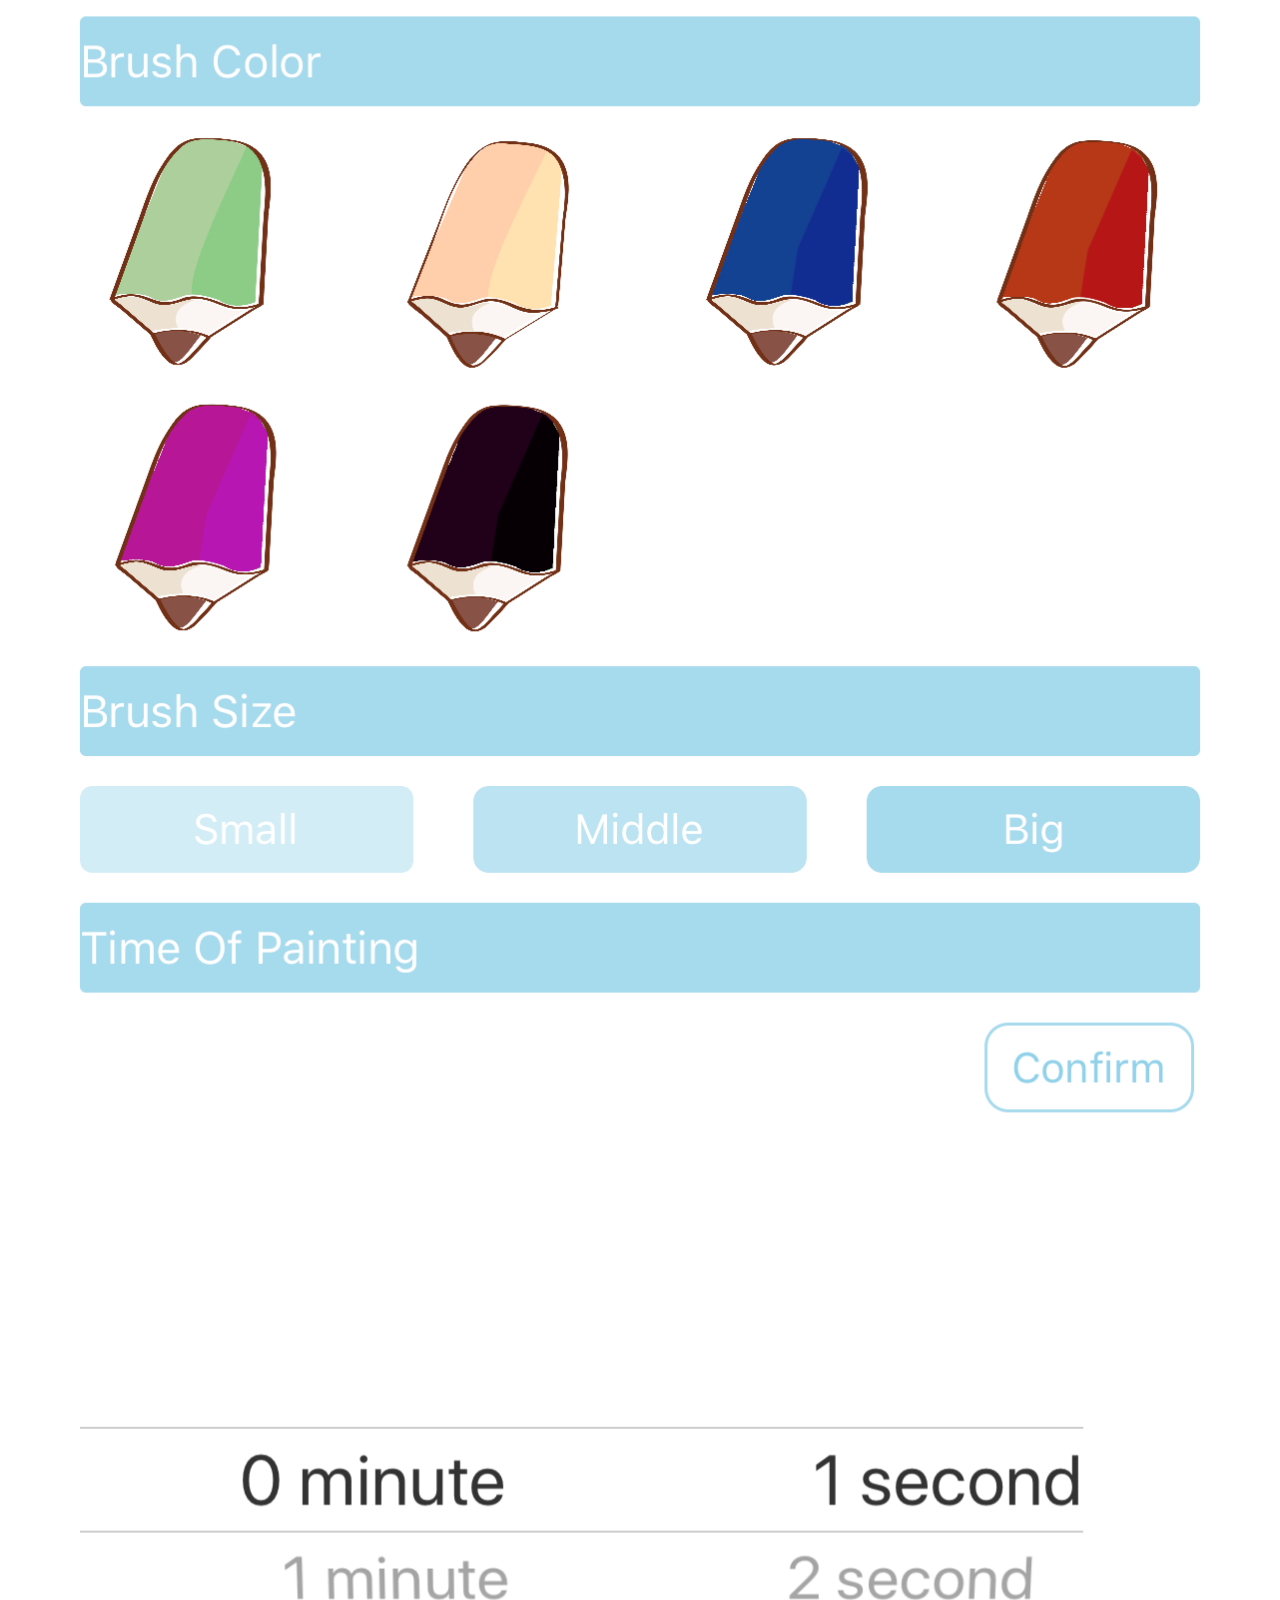
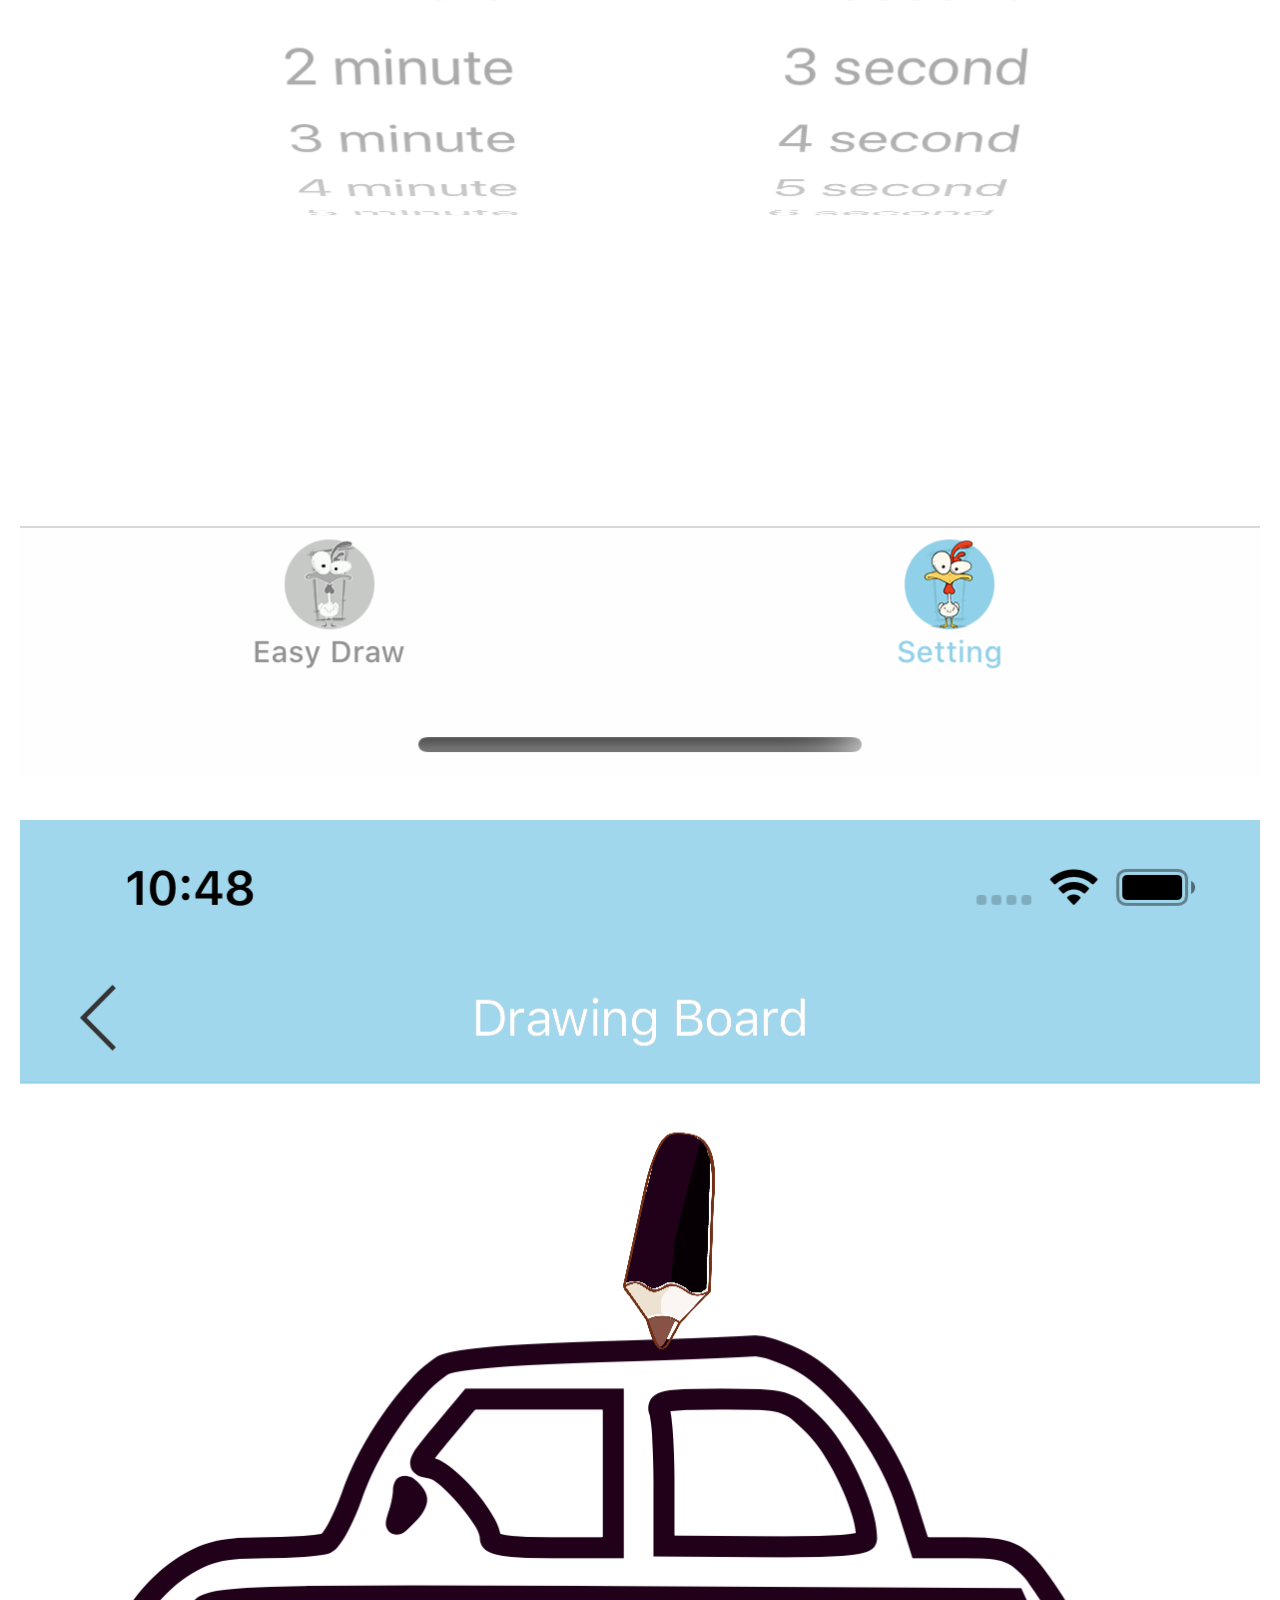
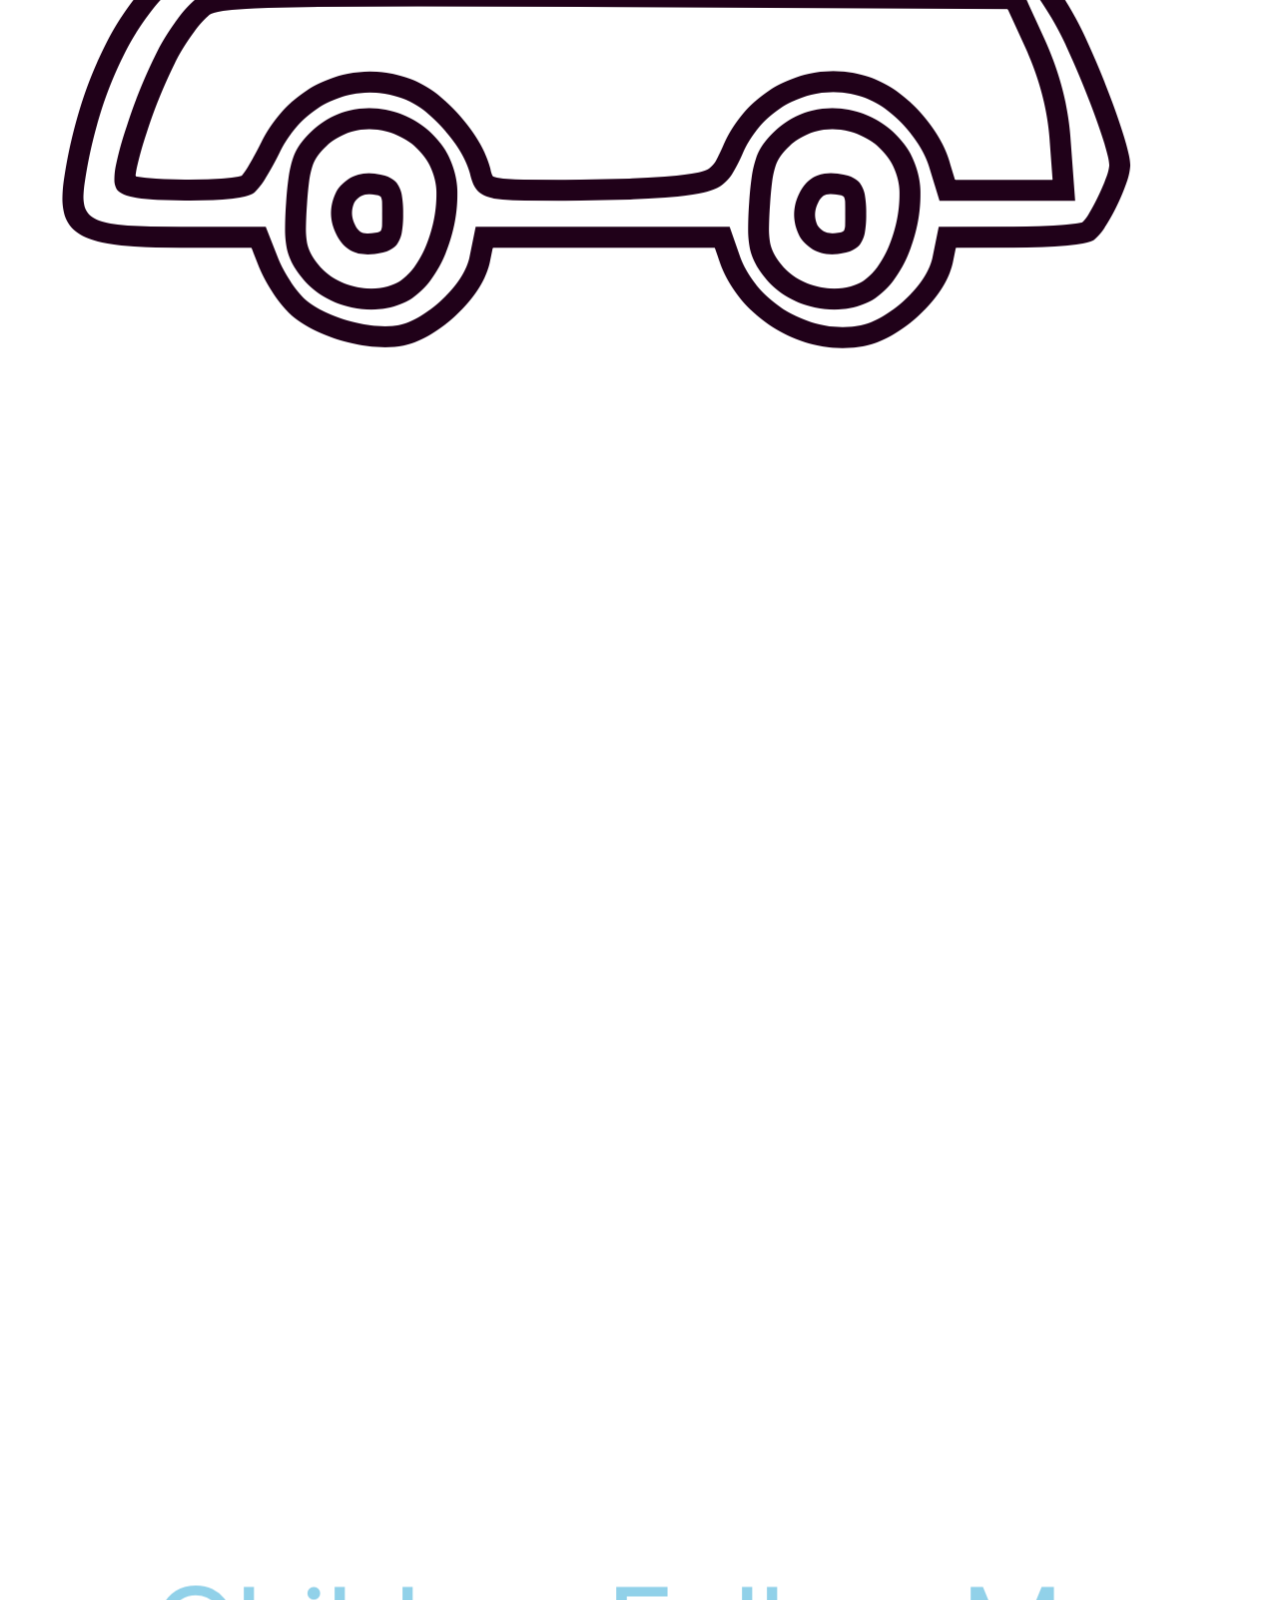
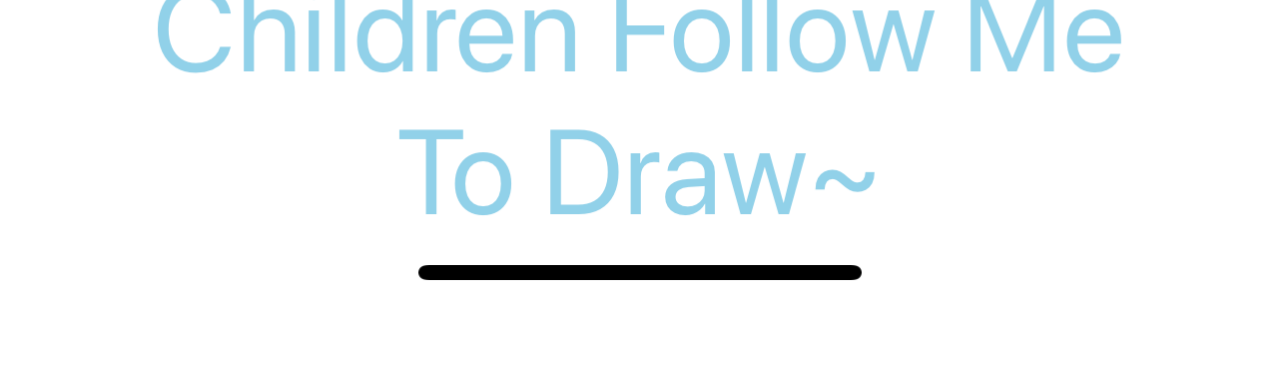
==== commit 2858e4b0: "Update index.html" ====
--- a/index.html
+++ b/index.html
@@ -14,10 +14,9 @@
 
 <body style="height: 100%;">
     <div class="news_xiangq_k">
-        <h1>开业大酬宾，全场包邮</h1>
+        <h1>Artboard</h1>
         <div class="news_text">
-            <p>为了庆祝赤兔送水正式上线，兔兔也是准备的好多两份大礼给你哦</p>
-            <p>全场商品邮费减半，还有部分商品免邮哦</p>
+            <p>This App is mainly aimed at children, allowing them to gradually learn to draw and enlighten the drawing board</p>
             <img src="images/1.png">
             <img src="images/2.png">
             <img src="images/3.png">
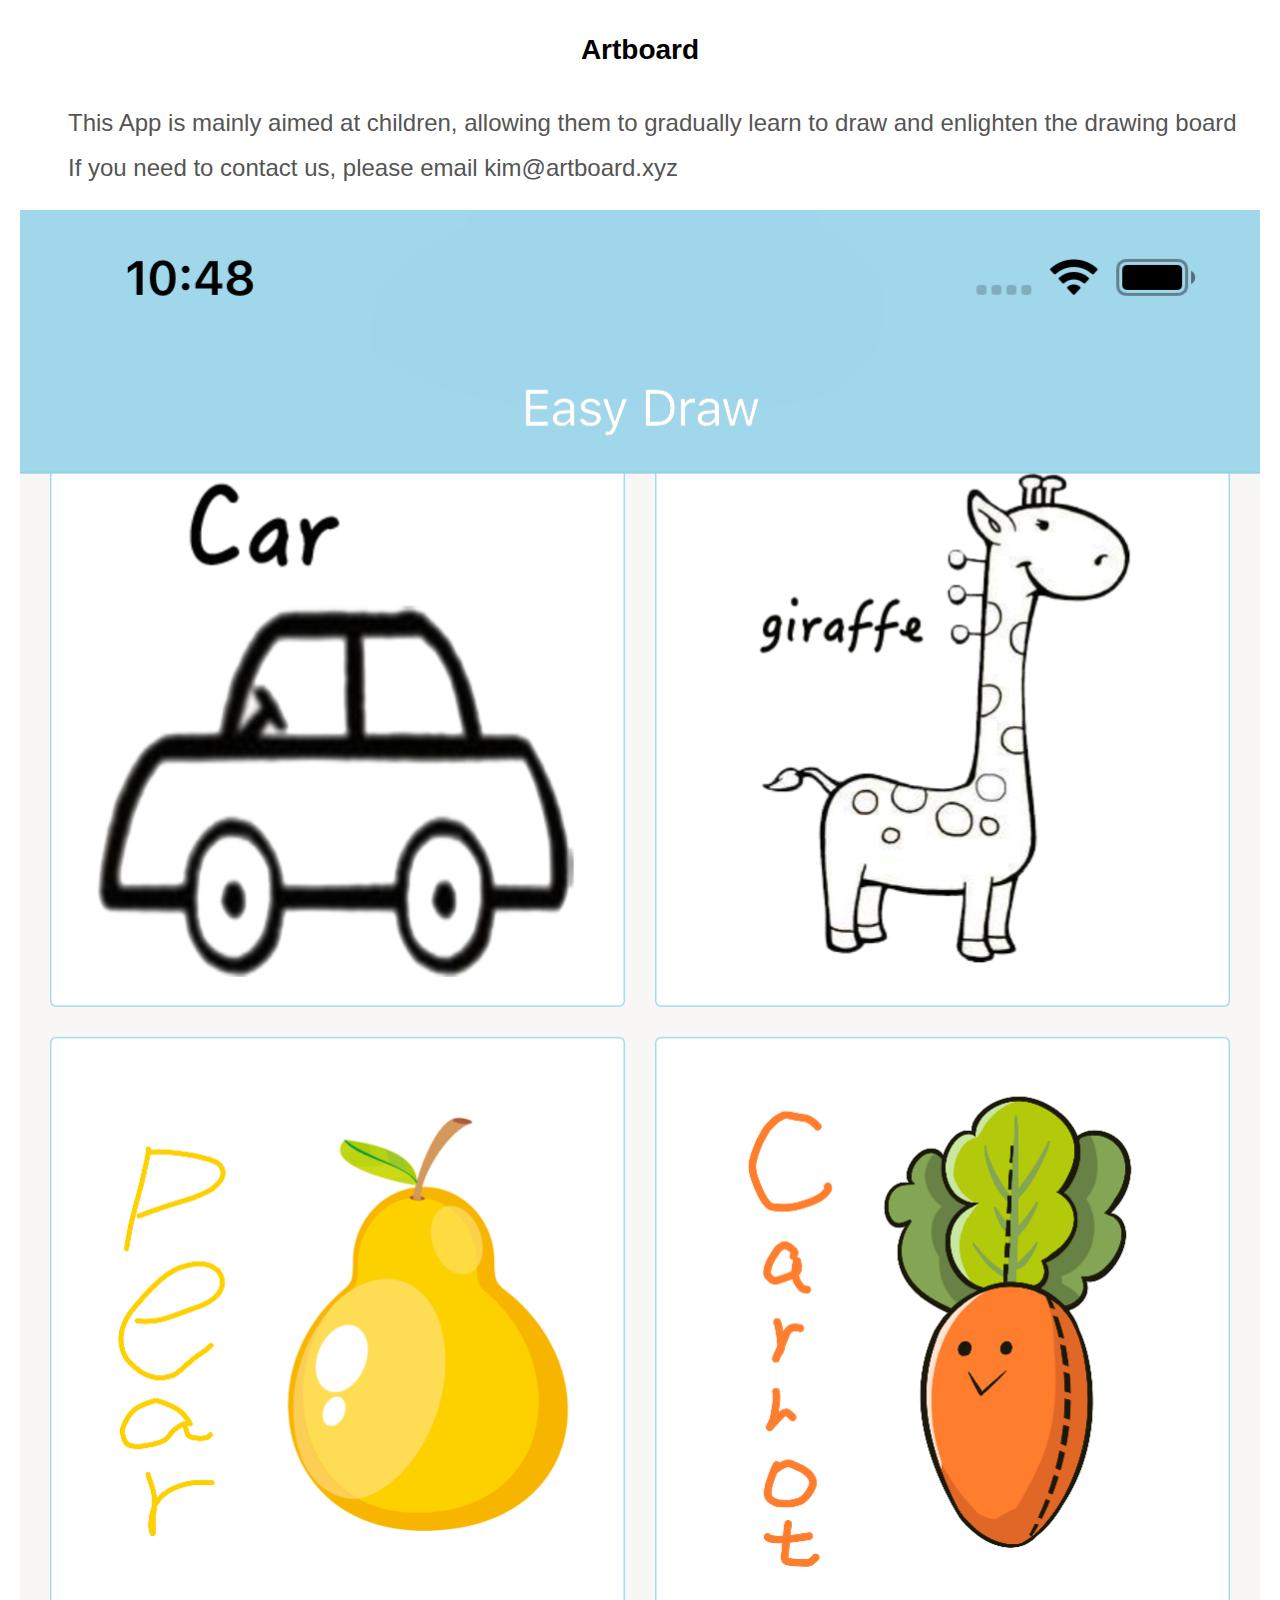
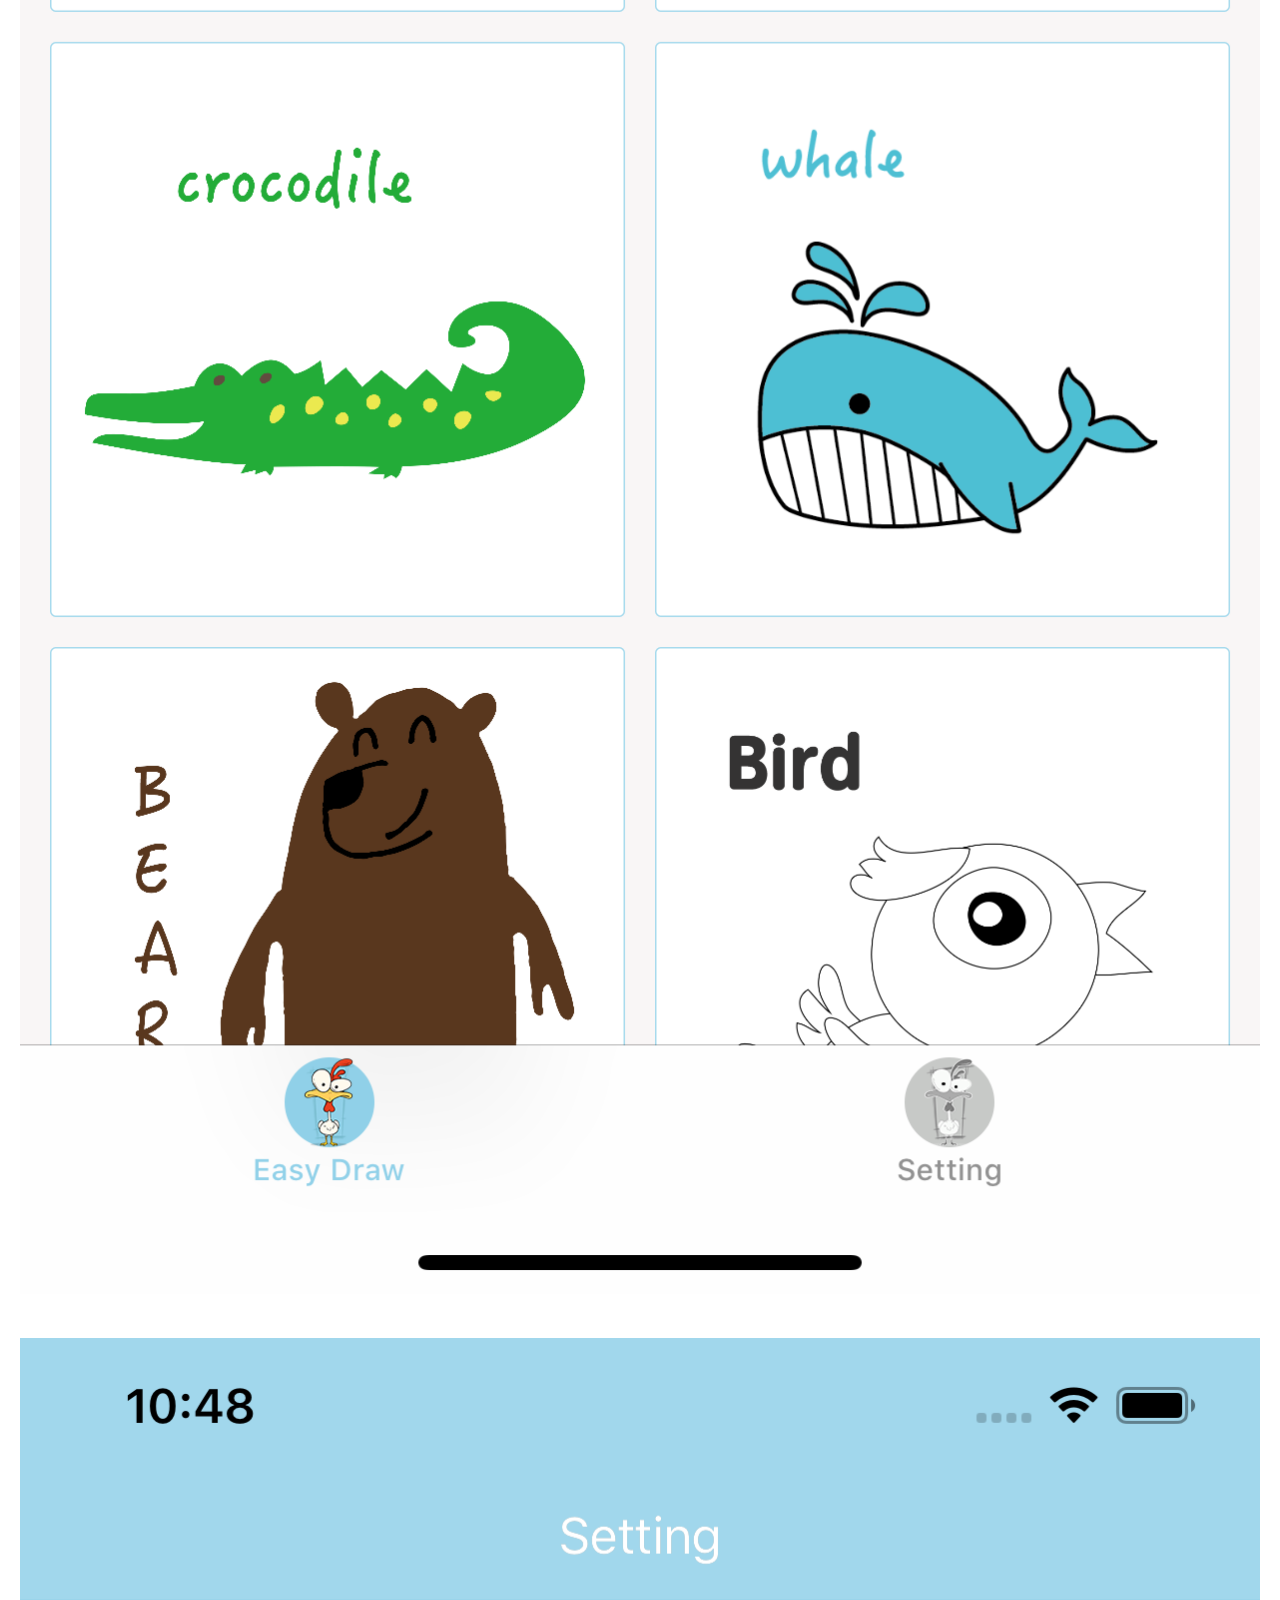
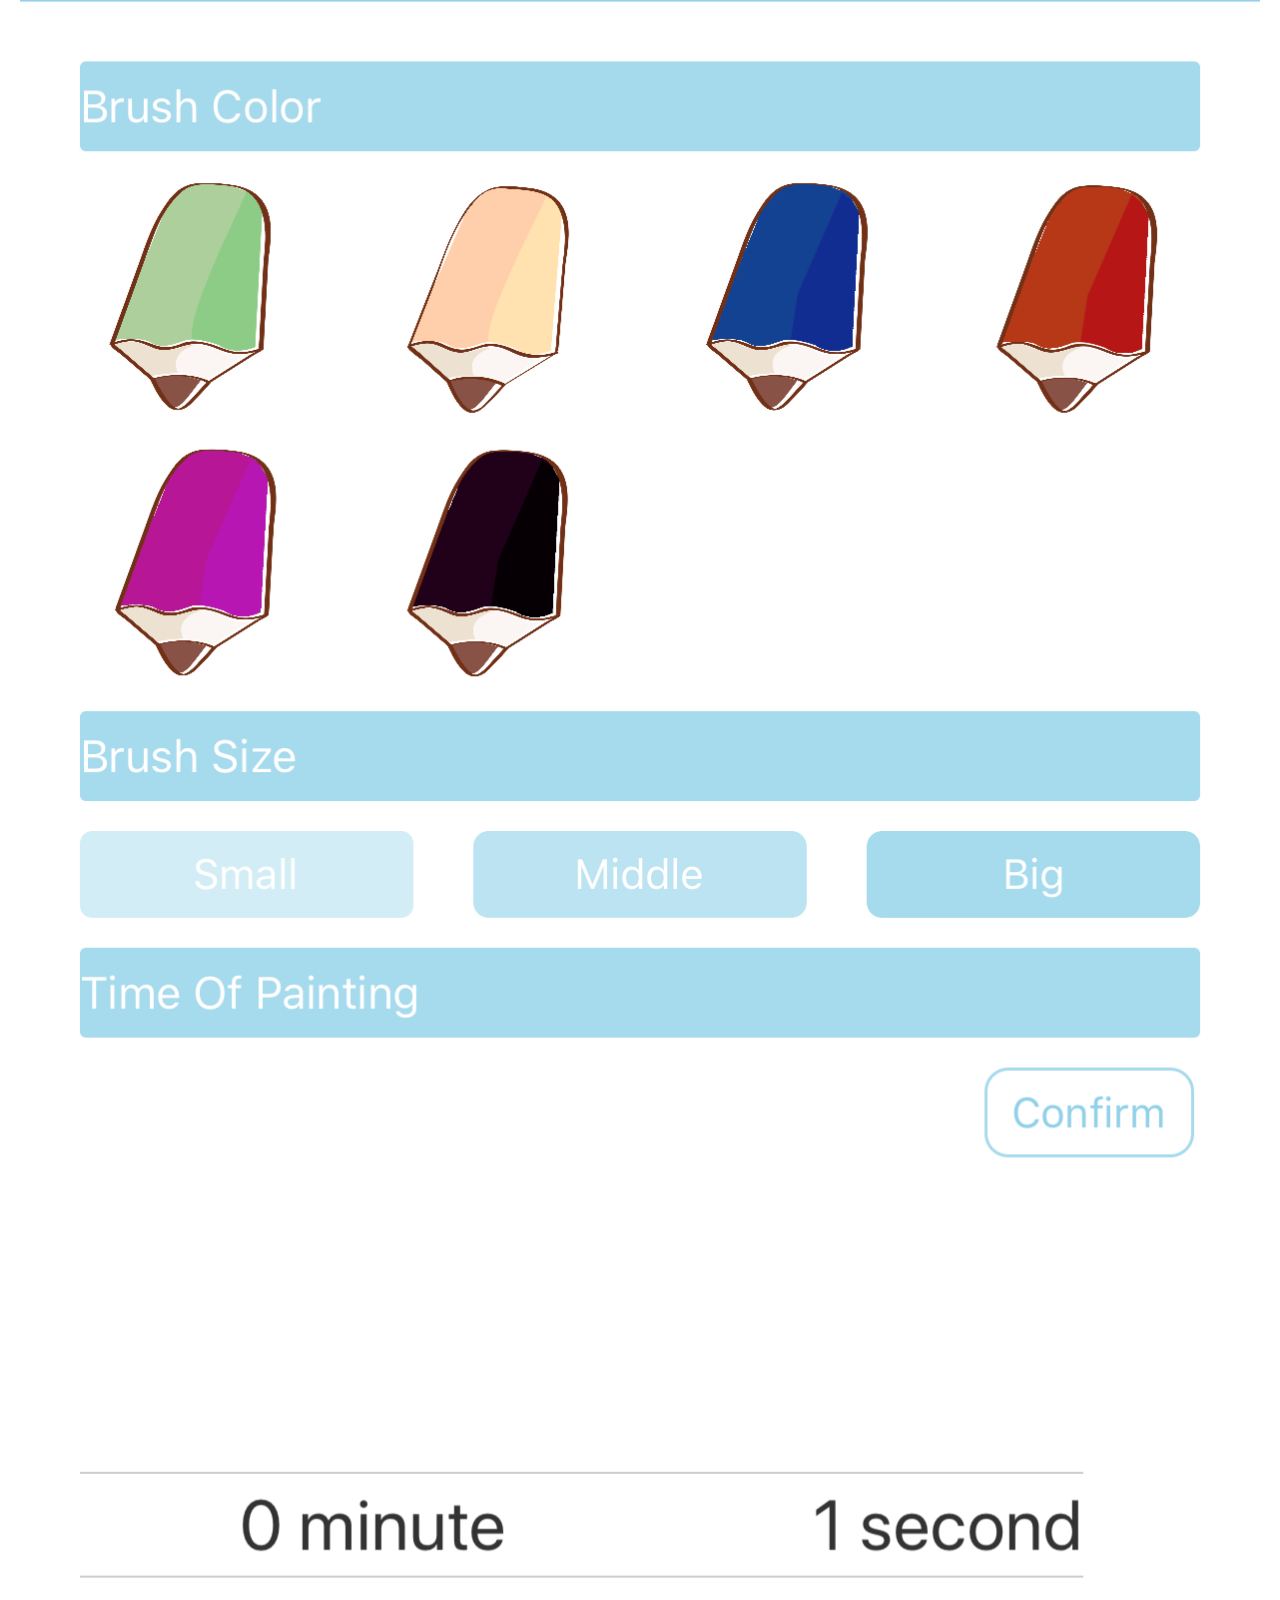
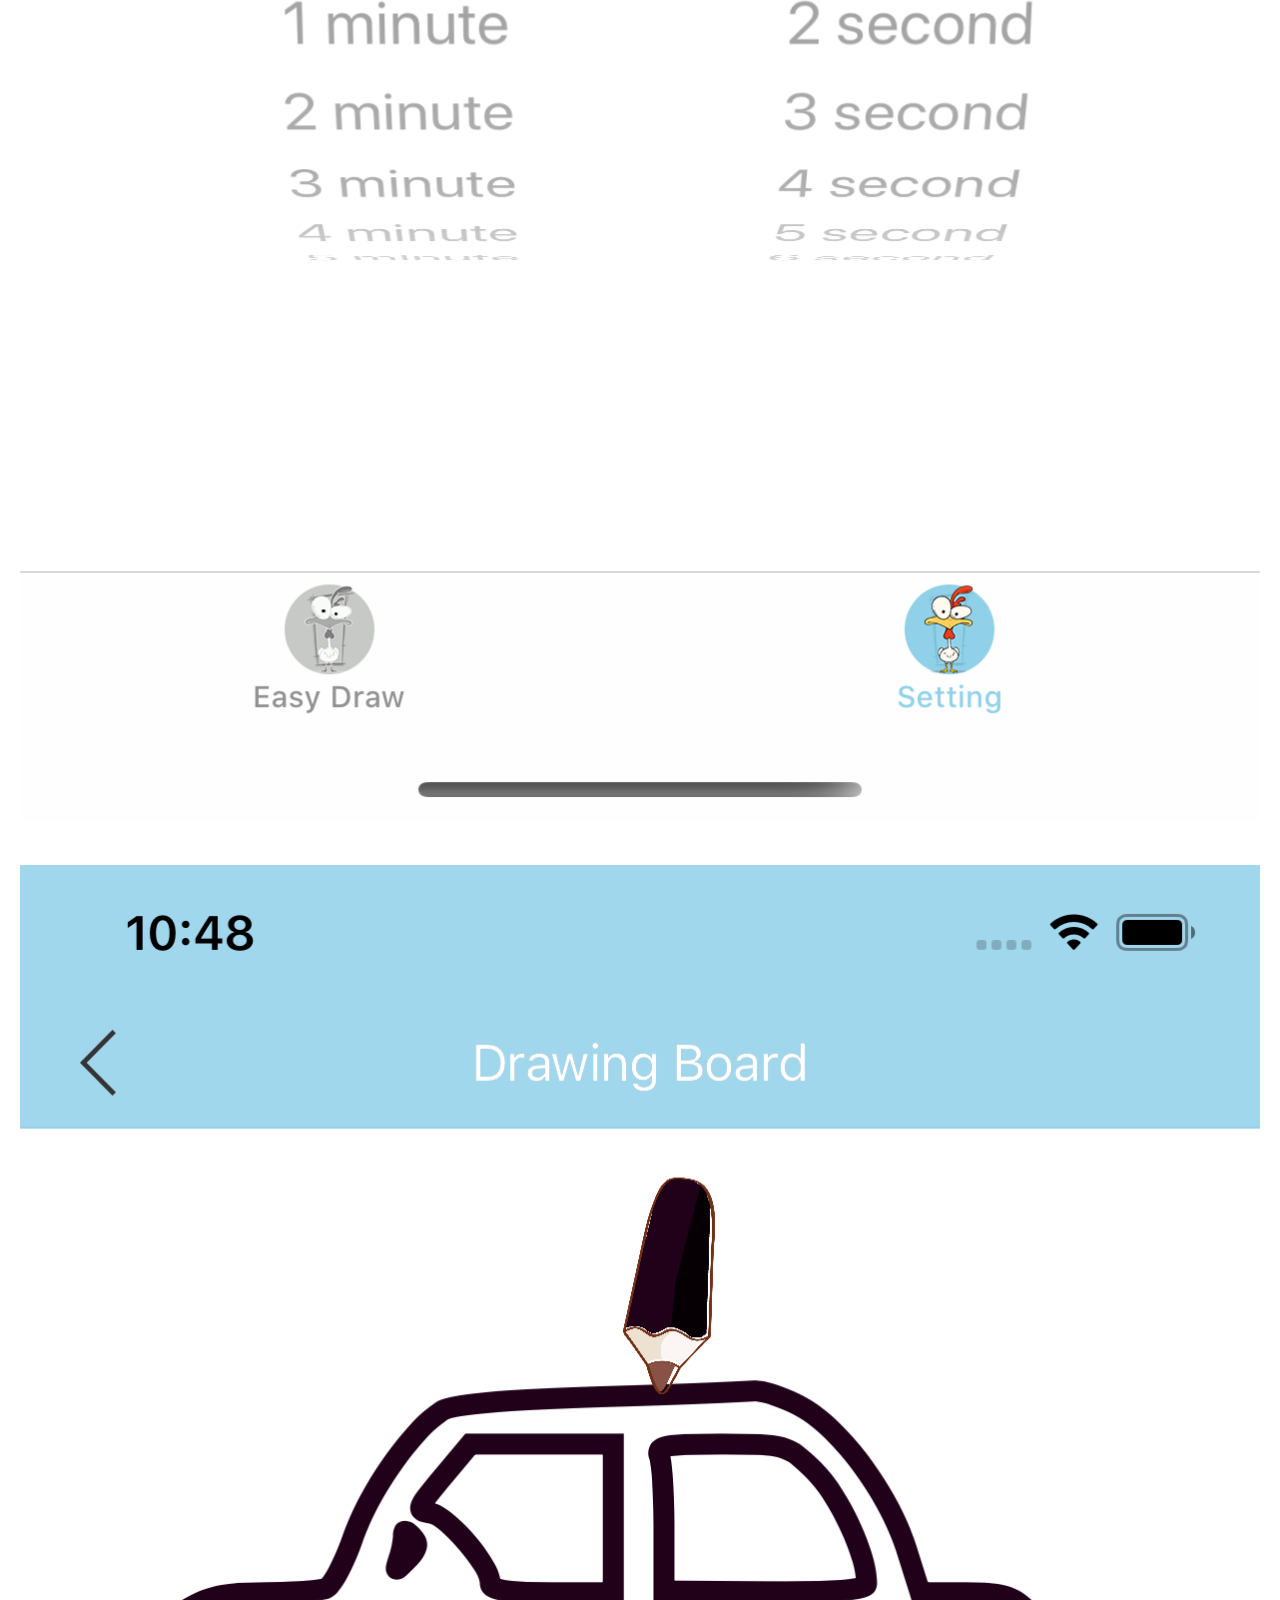
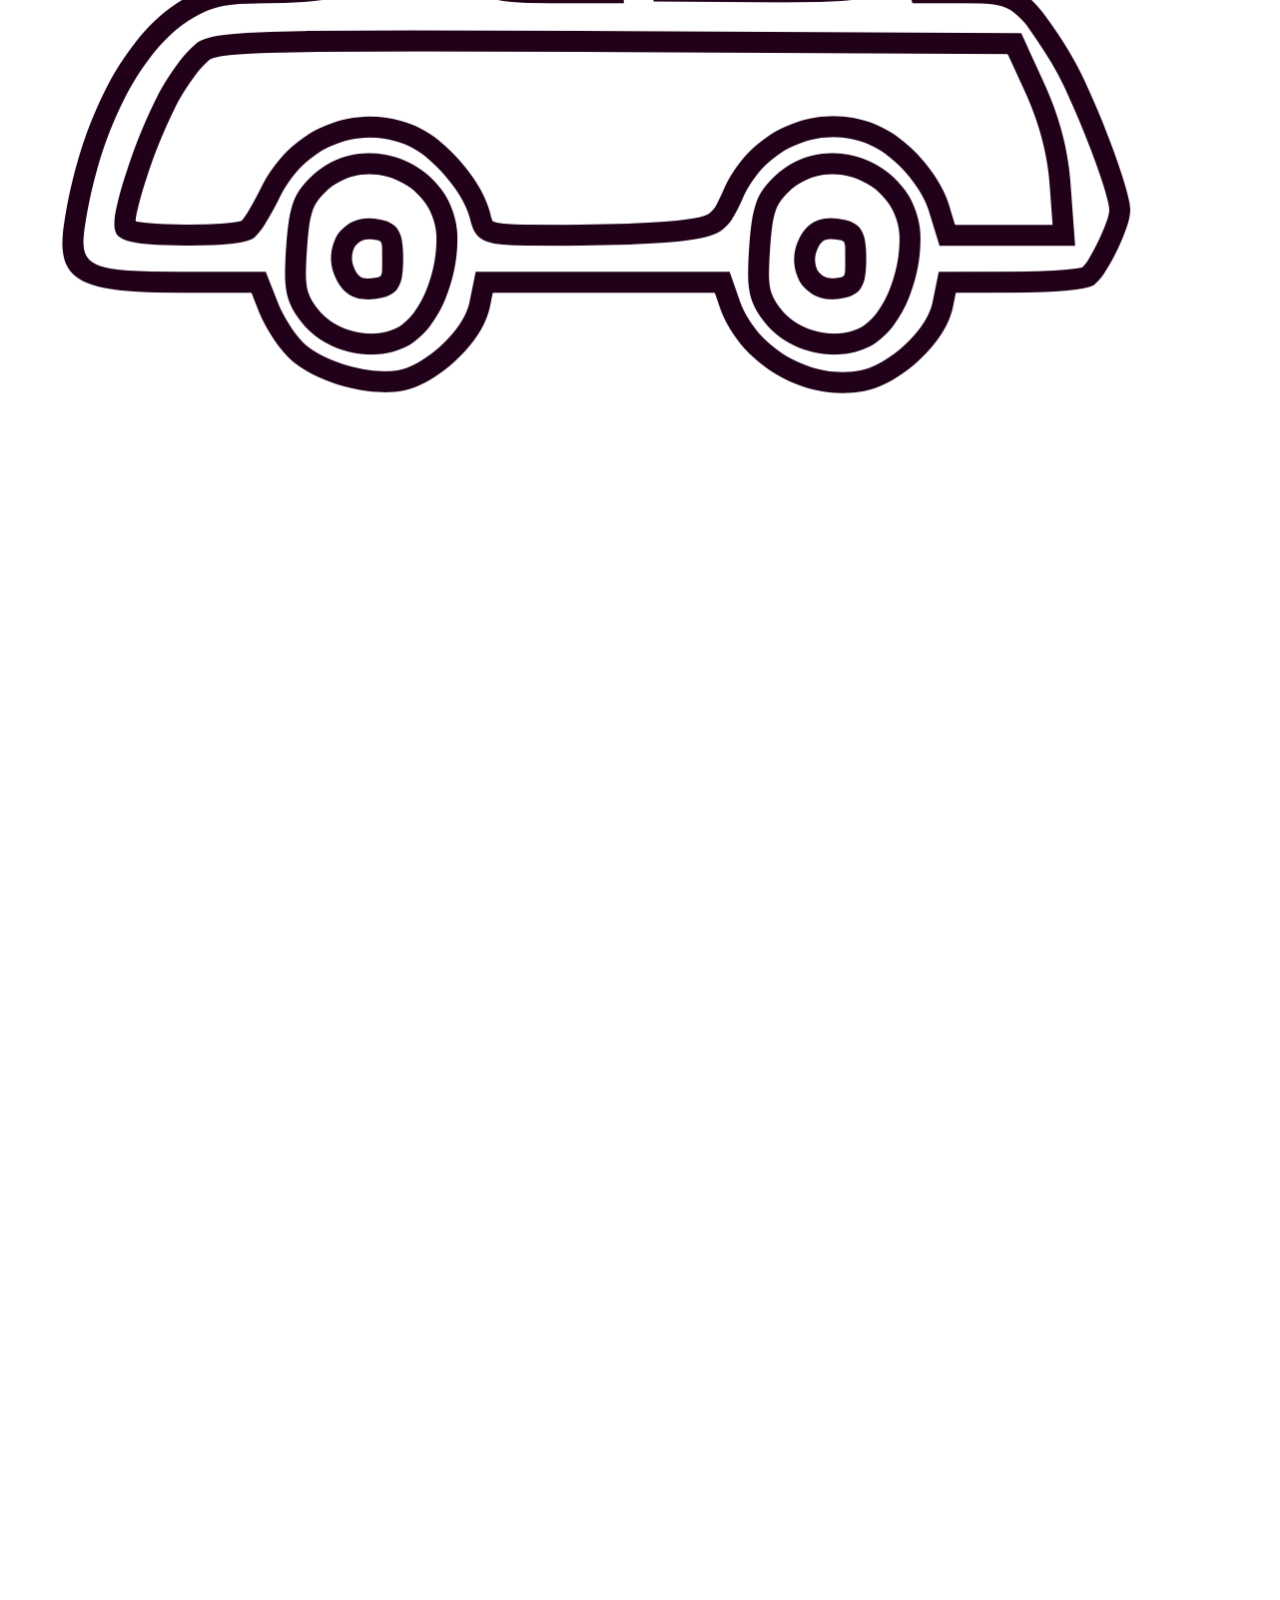
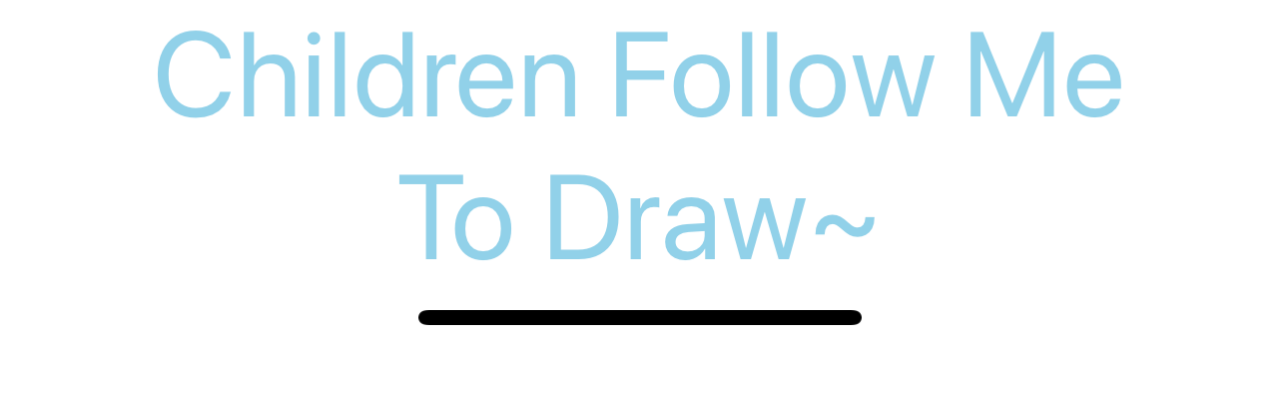
==== commit 2ba2e560: "Update index.html" ====
--- a/index.html
+++ b/index.html
@@ -17,6 +17,7 @@
         <h1>Artboard</h1>
         <div class="news_text">
             <p>This App is mainly aimed at children, allowing them to gradually learn to draw and enlighten the drawing board</p>
+            <p>If you need to contact us, please email kim@artboard.xyz</p>
             <img src="images/1.png">
             <img src="images/2.png">
             <img src="images/3.png">
